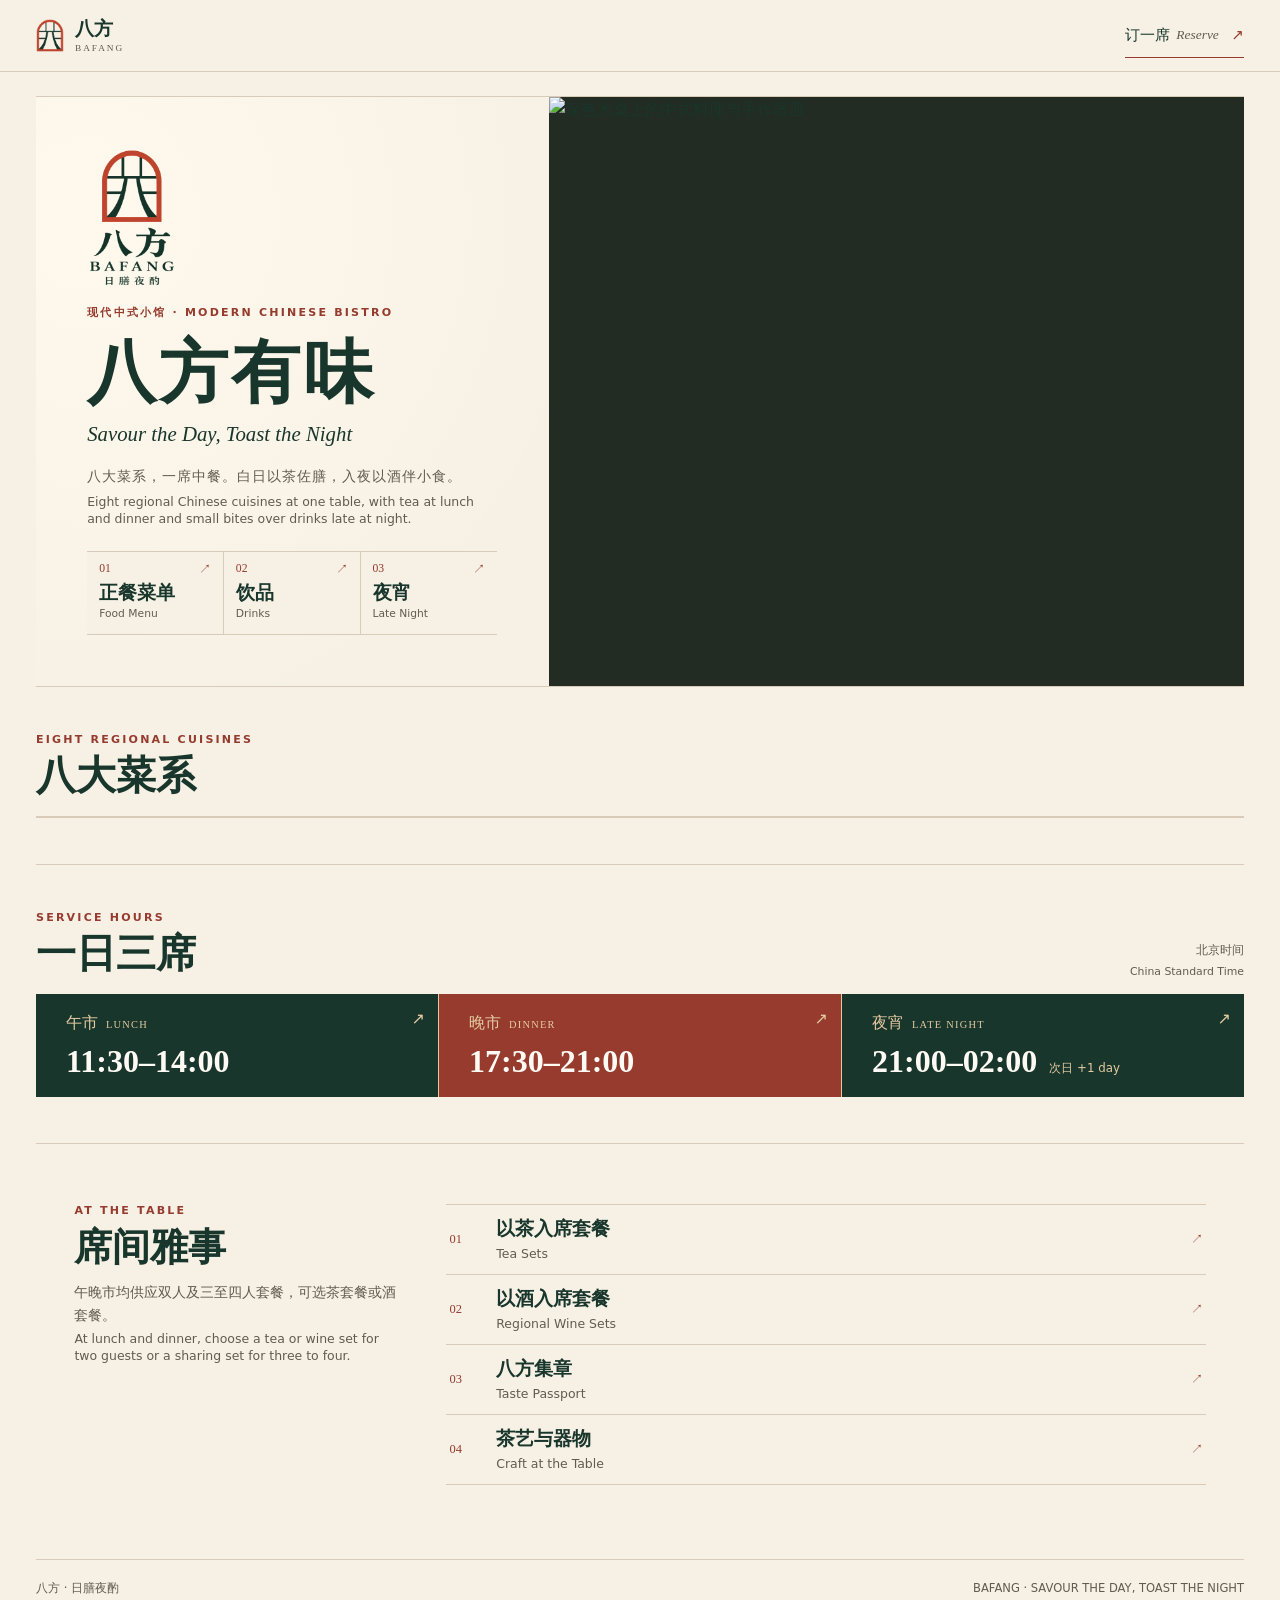
==== web/index.html @ 9e1cf262 "Link food and drink menus at the bottom of each service page" ====
<!doctype html>
<html lang="zh-CN">
<head>
<meta charset="utf-8">
<meta name="viewport" content="width=device-width, initial-scale=1">
<meta name="theme-color" content="#f7f2e8">
<meta name="description" content="日膳夜酌 · 八方有味。八大菜系、正餐与夜小食、茶酒套餐及三段营业时间。">
<title>日膳夜酌 · 八方有味 | Bafang</title>
<link rel="icon" href="bafang-mark.png" type="image/png">
<link rel="stylesheet" href="bafang.css?v=10">
<script src="menu-data.js?v=5" defer></script>
<script src="bafang.js?v=12" defer></script>
</head>
<body>
<a class="skip" href="#main">跳到正文 <span lang="en">Skip to content</span></a>
<header class="site-header">
  <div class="wrap header">
    <a href="./" class="brand" aria-label="八方首页 / Bafang Home">
      <img src="bafang-mark.png" alt="" width="28" height="33">
      <span>八方 <small lang="en">BAFANG</small></span>
    </a>
    <a class="reserve-link" href="#reserve">订一席 <span lang="en">Reserve</span><span aria-hidden="true">↗</span></a>
  </div>
</header>
<main id="main" class="wrap" tabindex="-1">
  <section id="home">
    <div class="hero">
      <div class="hero-copy">
        <img class="hero-logo" src="bafang-logo.png" alt="八方 BAFANG · 日膳夜酌" width="110" height="170">
        <p class="eyebrow">现代中式小馆 <span lang="en">· MODERN CHINESE BISTRO</span></p>
        <h1>八方有味</h1>
        <p class="hero-tagline" lang="en">Savour the Day, Toast the Night</p>
        <p class="hero-description">八大菜系，一席中餐。白日以茶佐膳，入夜以酒伴小食。<small lang="en">Eight regional Chinese cuisines at one table, with tea at lunch and dinner and small bites over drinks late at night.</small></p>
        <nav class="hero-menus" aria-label="浏览菜单 / Explore the menus">
          <a href="#menu">
            <span class="menu-index" aria-hidden="true">01</span>
            <span class="menu-label">正餐菜单<small lang="en">Food Menu</small></span>
            <span class="menu-arrow" aria-hidden="true">↗</span>
          </a>
          <a href="#drinks">
            <span class="menu-index" aria-hidden="true">02</span>
            <span class="menu-label">饮品<small lang="en">Drinks</small></span>
            <span class="menu-arrow" aria-hidden="true">↗</span>
          </a>
          <a href="#night">
            <span class="menu-index" aria-hidden="true">03</span>
            <span class="menu-label">夜宵<small lang="en">Late Night</small></span>
            <span class="menu-arrow" aria-hidden="true">↗</span>
          </a>
        </nav>
      </div>
      <figure class="hero-image">
        <img src="images/table.webp" alt="深色木桌上的中式料理与手作器皿" fetchpriority="high">
      </figure>
    </div>
    <section id="cuisines" class="cuisine-section" aria-labelledby="cuisine-title">
      <div class="section-label">
        <div><p class="eyebrow" lang="en">EIGHT REGIONAL CUISINES</p><h2 id="cuisine-title" tabindex="-1">八大菜系</h2></div>
      </div>
      <ul id="cuisine-list" class="cuisine-list" role="list"></ul>
    </section>
    <section class="service-section" aria-labelledby="hours-title">
      <div class="section-label">
        <div><p class="eyebrow" lang="en">SERVICE HOURS</p><h2 id="hours-title">一日三席</h2></div>
        <p>北京时间 <small lang="en">China Standard Time</small></p>
      </div>
      <div class="service-hours">
        <a href="#menu"><span class="service-name">午市 <small lang="en">LUNCH</small></span><strong>11:30–14:00</strong><span class="service-arrow" aria-hidden="true">↗</span></a>
        <a href="#menu"><span class="service-name">晚市 <small lang="en">DINNER</small></span><strong>17:30–21:00</strong><span class="service-arrow" aria-hidden="true">↗</span></a>
        <a href="#night"><span class="service-name">夜宵 <small lang="en">LATE NIGHT</small></span><strong>21:00–02:00 <small class="next-day">次日 <span lang="en">+1 day</span></small></strong><span class="service-arrow" aria-hidden="true">↗</span></a>
      </div>
    </section>
    <section class="experiences" aria-labelledby="experience-title">
      <div>
        <p class="eyebrow" lang="en">AT THE TABLE</p>
        <h2 id="experience-title">席间雅事</h2>
        <p class="experience-intro">午晚市均供应双人及三至四人套餐，可选茶套餐或酒套餐。<small lang="en">At lunch and dinner, choose a tea or wine set for two guests or a sharing set for three to four.</small></p>
      </div>
      <nav class="experience-list" aria-label="席间体验 / At the table">
        <a href="#tea"><span class="experience-no">01</span><span>以茶入席套餐<small lang="en">Tea Sets</small></span><span aria-hidden="true">↗</span></a>
        <a href="#wine"><span class="experience-no">02</span><span>以酒入席套餐<small lang="en">Regional Wine Sets</small></span><span aria-hidden="true">↗</span></a>
        <a href="#passport"><span class="experience-no">03</span><span>八方集章<small lang="en">Taste Passport</small></span><span aria-hidden="true">↗</span></a>
        <a href="#heritage"><span class="experience-no">04</span><span>茶艺与器物<small lang="en">Craft at the Table</small></span><span aria-hidden="true">↗</span></a>
      </nav>
    </section>
    <noscript><p>请启用 JavaScript 以使用菜单和预订功能。 <span lang="en">Enable JavaScript to use the menu and reservation features.</span></p></noscript>
  </section>
  <section id="feature" hidden aria-labelledby="title">
    <div class="feature-head">
      <a class="back" href="#">← 首页 <span lang="en">Home</span></a>
      <p id="feature-kicker" class="eyebrow"></p>
      <h1 id="title" tabindex="-1"></h1>
    </div>
    <div id="content"></div>
  </section>
</main>
<footer class="wrap footer"><span>八方 · 日膳夜酌</span><span lang="en">BAFANG · SAVOUR THE DAY, TOAST THE NIGHT</span></footer>
<div id="order-dock" hidden>
  <p id="order-feedback" aria-hidden="true"></p>
  <button id="order-button" type="button">
    <span class="order-name">本桌清单 <small lang="en">Table Selection</small></span>
    <span id="order-count" class="order-count">0</span>
    <strong id="order-total">¥0</strong>
    <span aria-hidden="true">↗</span>
  </button>
</div>
<p id="status" class="sr-only" role="status"></p>
<dialog id="dialog" aria-labelledby="dialog-title">
  <div class="dialog-head"><h2 id="dialog-title"></h2><button id="close" type="button" aria-label="关闭 / Close" autofocus>×</button></div>
  <div id="dialog-content"></div>
</dialog>
</body>
</html>
---- web/bafang.css ----
:root {
  color-scheme: light;
  --paper: #f7f2e8;
  --white: #fffbf4;
  --ink: #17362e;
  --muted: #625b4f;
  --red: #a83f2a;
  --line: #d8cbb7;
  --gold: #e4cba0;
  --serif: "Songti SC", "Noto Serif CJK SC", "Noto Serif SC", SimSun, Georgia, serif;
  --sans: system-ui, -apple-system, "PingFang SC", sans-serif;
}
* { box-sizing: border-box; }
[hidden] { display: none !important; }
body { margin: 0; background: var(--paper); color: var(--ink); font: 1rem/1.65 var(--sans); }
body:has(dialog[open]) { overflow: hidden; }
a { color: inherit; text-decoration: none; }
button, input, select { color: inherit; font: inherit; }
button { cursor: pointer; }
button:disabled { cursor: default; opacity: .5; }
a, button { -webkit-tap-highlight-color: transparent; }
:focus-visible { outline: 2px solid var(--red); outline-offset: 3px; }
h1, h2, h3, p, figure { margin: 0; }
h1, h2, h3 { font-family: var(--serif); font-weight: 600; line-height: 1.22; }
small[lang="en"] { display: block; margin-top: 4px; color: var(--muted); font: .78rem/1.38 var(--sans); }
.wrap { width: min(calc(100% - 72px), 1240px); margin-inline: auto; }
.sr-only, .skip:not(:focus) { position: absolute; width: 1px; height: 1px; margin: -1px; overflow: hidden; clip-path: inset(50%); white-space: nowrap; }
.skip:focus { position: absolute; z-index: 20; padding: 12px; background: var(--white); }
.site-header { border-bottom: 1px solid var(--line); }
.header { display: flex; align-items: center; justify-content: space-between; gap: 20px; min-height: 71px; }
.brand { display: inline-flex; align-items: center; gap: 11px; min-height: 44px; font: 600 1.2rem/1.12 var(--serif); }
.brand small { font: .58rem/1.1 Georgia, serif; letter-spacing: .21em; }
.reserve-link { display: flex; min-height: 44px; align-items: center; gap: .45em; font-size: .93rem; }
.reserve-link span[lang] { color: var(--muted); font: italic .84rem Georgia, serif; }
.reserve-link[aria-current], .reserve-link:hover { color: var(--red); }
.reserve-link { border-bottom: 1px solid var(--red); }
.reserve-link span:last-child { margin-left: 6px; color: var(--red); }
.hero { display: grid; grid-template-columns: minmax(330px, .85fr) minmax(0, 1.15fr); margin-top: clamp(20px, 4vw, 54px); border-block: 1px solid var(--line); }
.hero-copy { display: grid; justify-items: start; align-content: center; padding: clamp(30px, 5vw, 72px) clamp(22px, 5vw, 74px); background: radial-gradient(ellipse at 10% 20%, #fff9ed 5%, transparent 80%); }
.hero-logo { display: block; width: clamp(72px, 9vw, 104px); height: auto; margin-bottom: clamp(18px, 3vw, 32px); }
.eyebrow { color: var(--red); font: 600 .69rem/1.35 var(--sans); letter-spacing: .2em; }
.hero h1 { margin: 10px 0 4px; font-size: clamp(2.85rem, 5.4vw, 5.1rem); letter-spacing: .045em; }
.hero-tagline { font: italic clamp(1.03rem, 2vw, 1.3rem)/1.4 Georgia, serif; }
.hero-description { margin-top: 17px; color: var(--muted); font-size: .9rem; letter-spacing: .07em; }
.primary { display: inline-grid; grid-template-columns: auto auto; align-content: center; gap: 2px 12px; min-height: 54px; text-align: left; font-size: .9rem; line-height: 1.2; }
.primary { padding: 9px 15px; background: var(--ink); border: 1px solid var(--ink); color: var(--white); }
.primary:hover { background: #254a3e; }
.primary small, #order-button small { color: #e9dbc1; }
.primary small { margin: 0; grid-column: 1; font-size: .67rem; }
.hero-image { position: relative; min-width: 0; min-height: 100%; overflow: hidden; background: #222c23; }
.hero-image > img { position: absolute; inset: 0; width: 100%; height: 100%; object-fit: cover; object-position: 56% center; }
.experiences { display: grid; grid-template-columns: 1fr 2.3fr; gap: 24px 42px; padding: clamp(26px, 5vw, 60px) clamp(0px, 3vw, 40px); }
.experiences h2 { margin-top: 6px; font-size: clamp(1.75rem, 3vw, 2.5rem); }
.experience-list { border-top: 1px solid var(--line); }
.experience-list a { display: grid; align-items: center; grid-template-columns: 2.3rem 1fr auto; gap: 10px; padding: 12px 3px; min-height: 63px; border-bottom: 1px solid var(--line); font: 600 1.2rem/1.25 var(--serif); }
.experience-list a:hover { background: #eae2d366; }
.experience-no, .experience-list a > span:last-child { color: var(--red); font: .78rem Georgia, serif; }
.footer { display: flex; flex-wrap: wrap; justify-content: space-between; gap: 5px 15px; border-top: 1px solid var(--line); margin-top: 14px; padding-block: 19px; color: var(--muted); font-size: .72rem; }
body:has(#order-dock:not([hidden])) .footer { padding-bottom: 110px; }

#feature { max-width: 1050px; margin-inline: auto; }
.feature-head { margin-bottom: 18px; padding: 14px 0 25px; border-bottom: 1px solid var(--line); }
.back { display: inline-flex; align-items: center; gap: 5px; min-height: 44px; margin-bottom: 11px; color: var(--muted); font-size: .84rem; }
.back:hover { color: var(--red); }
.back span { font: italic .84rem Georgia, serif; }
#title { margin-top: 7px; font-size: clamp(2.6rem, 7vw, 4.7rem); letter-spacing: .04em; }
#title:focus { outline: none; }
#title small { margin-top: 5px; font: italic 1.22rem/1.4 Georgia, serif; letter-spacing: 0; }
.copy { margin-bottom: 20px; color: var(--muted); }
.filters { position: sticky; z-index: 2; top: 0; display: flex; align-items: stretch; gap: clamp(8px, 2.2vw, 30px); overflow-x: auto; scrollbar-width: thin; background: var(--paper); border-bottom: 1px solid var(--line); }
.filters button { flex: 0 0 auto; min-height: 52px; padding: 6px 7px; border: 0; border-bottom: 2px solid transparent; background: transparent; color: var(--muted); text-align: left; line-height: 1.15; }
.filters button[aria-pressed="true"] { border-color: var(--red); color: var(--red); }
.filters button:focus-visible { outline-offset: -3px; }
.filters small { font-size: .64rem; }
.menu-chapter { margin-top: clamp(21px, 4vw, 42px); }
.chapter-heading { display: flex; align-items: center; gap: 13px; margin-bottom: 11px; }
.chapter-heading > span { color: var(--red); font: italic 1rem Georgia, serif; }
.chapter-heading h2 { font-size: clamp(1.55rem, 3vw, 2.2rem); }
.menu-list { margin: 0; padding: 0; border-top: 1px solid var(--line); list-style: none; }
.menu-entry { display: grid; grid-template-columns: minmax(0, 1fr) auto 44px; align-items: center; gap: clamp(8px, 2vw, 27px); padding: 10px 0; border-bottom: 1px solid var(--line); }
.dish-open { display: flex; align-items: center; gap: clamp(9px, 2vw, 23px); min-width: 0; min-height: 64px; padding: 0; background: none; border: 0; text-align: left; }
.dish-open:hover .dish-title { color: var(--red); }
.dish-open .photo { flex: 0 0 auto; width: clamp(61px, 10vw, 108px); aspect-ratio: 1.28; }
.photo { display: block; width: 100%; object-fit: cover; background: #ded0bb; }
.dish-title { display: block; font: 600 clamp(1rem, 2.25vw, 1.37rem)/1.22 var(--serif); overflow-wrap: anywhere; }
.dish-title small { font-size: clamp(.65rem, 1.2vw, .79rem); }
.seal { display: inline-grid; place-items: center; margin-right: 5px; padding: 1px 3px; border: 1px solid var(--red); color: var(--red); font: .67em/1.2 var(--serif); vertical-align: .12em; }
.price { color: var(--ink); font: 600 1.12rem/1 Georgia, serif; white-space: nowrap; font-variant-numeric: lining-nums tabular-nums; }
.item-price { display: block; text-align: right; line-height: 1.18; }
.item-price small { margin-top: 2px; font-size: .66rem; white-space: nowrap; }
.quick-add, .stepper button, #close { display: inline-grid; place-items: center; width: 44px; height: 44px; padding: 0; border: 1px solid var(--line); border-radius: 50%; background: transparent; font: 1.28rem/1 Georgia, serif; }
.quick-add:hover, .stepper button:hover, #close:hover { border-color: var(--red); color: var(--red); }
.quick-add.is-added { background: var(--ink); color: var(--white); }
.menu-next, .pair-switch { display: flex; flex-wrap: wrap; gap: 9px 20px; margin-top: 22px; color: var(--red); }
.menu-next a, .pair-switch a { display: inline-flex; align-items: center; gap: 5px; min-height: 44px; border-bottom: 1px solid var(--line); }
.menu-next span, .pair-switch span { color: var(--muted); font: italic .83rem Georgia, serif; }
form { display: grid; gap: 13px; max-width: 620px; margin-top: 15px; padding: 17px 0; border-block: 1px solid var(--line); }
form label { display: grid; grid-template-columns: 1fr minmax(125px, 1fr); align-items: center; gap: 10px; }
input, select { width: 100%; min-width: 0; min-height: 46px; border: 1px solid var(--line); background: var(--white); padding: 6px 9px; }
form .primary { justify-self: start; }
#reserve-error { color: var(--red); }
#reserve-error:empty { display: none; }

#order-dock { position: fixed; z-index: 3; right: max(22px, calc((100vw - 1240px) / 2)); bottom: max(17px, env(safe-area-inset-bottom)); width: min(330px, calc(100% - 44px)); }
#order-button { display: grid; grid-template-columns: 1fr auto auto auto; align-items: center; gap: 11px; width: 100%; min-height: 57px; padding: 8px 14px; border: 1px solid #b19872; background: var(--ink); color: var(--white); box-shadow: 0 4px 22px #14291f33; text-align: left; line-height: 1.16; }
#order-button small { margin-top: 2px; font-size: .68rem; }
#order-button strong { color: var(--gold); font: 1.15rem Georgia, serif; }
.order-count { min-width: 26px; padding: 3px 4px; border: 1px solid #b19872; border-radius: 50%; text-align: center; font-size: .74rem; }
#order-feedback { margin-bottom: 5px; padding: 6px 10px; border: 1px solid var(--line); background: var(--white); color: var(--ink); font-size: .79rem; }
#order-feedback:empty { display: none; }
dialog { width: min(560px, calc(100% - 32px)); max-height: 88vh; max-height: 88dvh; padding: 0; border: 1px solid var(--line); background: var(--white); color: var(--ink); box-shadow: 0 18px 65px #12261d55; overscroll-behavior: contain; }
dialog::backdrop { background: #12261dc0; }
.dialog-head { display: flex; align-items: start; justify-content: space-between; gap: 12px; padding: 14px 19px; position: sticky; z-index: 1; top: 0; background: var(--white); border-bottom: 1px solid var(--line); }
.dialog-head h2 { align-self: center; font-size: clamp(1.26rem, 4vw, 1.75rem); }
#close { flex: 0 0 auto; }
#dialog-content { padding: 16px 19px; }
#dialog-content .photo { aspect-ratio: 16 / 9; max-height: 33vh; }
.detail-copy { margin: 15px 0 22px; }
.detail-actions { display: flex; align-items: center; justify-content: space-between; gap: 12px; margin: 0 -19px -16px; padding: 10px 19px max(10px, env(safe-area-inset-bottom)); position: sticky; bottom: 0; background: var(--white); border-top: 1px solid var(--line); }
.detail-actions .item-price { text-align: left; }
.order-line { display: grid; grid-template-columns: minmax(0, 1fr) auto auto; align-items: center; gap: 7px 14px; padding: 12px 0; border-top: 1px solid var(--line); }
.stepper { display: flex; align-items: center; gap: 4px; }
.stepper span { min-width: 1.5ch; text-align: center; font-variant-numeric: tabular-nums; }
.order-summary { display: flex; justify-content: space-between; align-items: center; margin-top: 13px; border-top: 1px solid var(--line); padding-top: 13px; }

@media (max-width: 720px) {
  .wrap { width: calc(100% - 32px); }
  .header { min-height: 58px; gap: 11px; }
  .reserve-link span[lang] { display: none; }
  .hero { grid-template-columns: 1fr; margin-top: 16px; }
  .hero-copy { justify-items: center; padding: 20px 10px 25px; text-align: center; }
  .hero-logo { width: 62px; margin-bottom: 13px; }
  .hero h1 { margin-top: 5px; font-size: clamp(2.45rem, 9vw, 3.4rem); }
  .hero-description { margin-top: 9px; }
  .hero-image { min-height: clamp(150px, 41vw, 280px); }
  .experiences { grid-template-columns: 1fr; }
  .feature-head { margin-bottom: 10px; padding-bottom: 16px; }
  #order-dock { right: 16px; width: calc(100% - 32px); }
  dialog { width: 100%; max-width: 100%; max-height: 88vh; max-height: 88dvh; margin: auto 0 0; border-radius: 18px 18px 0 0; }
  .order-line { grid-template-columns: minmax(0, 1fr) auto; }
  .order-line .stepper { grid-column: 2; grid-row: 1 / 3; }
}

/* Opening hours and regional seals echo the two printed menus. */
:root { --paper: #f6f0e5; --red: #963b2e; --ink: #19362c; }
.hero { margin-top: 24px; }
.hero-copy { padding-block: clamp(23px, 4vw, 52px); padding-inline: clamp(20px, 4vw, 54px); }
.hero-logo { width: clamp(62px, 7vw, 96px); margin-bottom: 19px; }
.hero-description { max-width: 28em; line-height: 1.65; }
.service-section, .cuisine-section { padding-block: clamp(24px, 4vw, 46px); border-bottom: 1px solid var(--line); }
.section-label { display: flex; justify-content: space-between; align-items: end; gap: 12px; margin-bottom: 15px; }
.section-label h2 { margin-top: 4px; font-size: clamp(1.64rem, 3.3vw, 2.5rem); }
.section-label > p { color: var(--muted); font-size: .76rem; text-align: right; }
.section-label small { font-size: .68rem; }
.service-hours { display: grid; grid-template-columns: repeat(3, minmax(0, 1fr)); gap: 1px; background: var(--gold); }
.service-hours a { position: relative; display: grid; gap: 6px; padding: 16px clamp(12px, 3vw, 30px); color: var(--white); background: var(--ink); }
.service-hours a:nth-child(2) { background: var(--red); }
.service-hours a:hover .service-arrow { transform: translate(2px,-2px); }
.service-hours small { display: inline; margin-left: 4px; color: var(--gold); font-size: .74rem; }
.service-hours a > strong { font: 600 clamp(1.05rem, 2.65vw, 2rem)/1.2 Georgia, serif; white-space: nowrap; }
.service-hours .next-day { font-family: var(--sans); font-weight: 400; }
.service-name { color: var(--gold); font-family: var(--serif); }
.service-name small { font: .65rem Georgia, serif; letter-spacing: .12em; }
.service-arrow { position: absolute; top: 12px; right: 13px; color: var(--gold); }
.cuisine-list { display: grid; grid-template-columns: repeat(8, minmax(0, 1fr)); align-items: stretch; margin: 0; padding: 0; list-style: none; border-block: 1px solid var(--line); }
.cuisine-list li { display: block; padding: 11px 3px; text-align: center; border-inline-end: 1px solid var(--line); font: 600 1rem var(--serif); }
.cuisine-list li:last-child { border-inline-end: 0; }
.cuisine-icon { display: block; width: clamp(43px, 7vw, 59px); height: auto; margin: 0 auto 5px; }
.cuisine-frame { fill: #efe5d4; stroke: #ae875b; stroke-width: 1.05; }
.cuisine-motif { fill: none; stroke: var(--red); stroke-width: 1.55; stroke-linecap: round; stroke-linejoin: round; }
.cuisine-list small { margin-top: 1px; font-size: .61rem; }
.experience-intro { margin-top: 10px; font-size: .85rem; color: var(--muted); }
.menu-entry .photo { border-radius: 2px; }
@media (min-width: 820px) {
  .menu-list { display: grid; grid-template-columns: repeat(2,minmax(0, 1fr)); gap: 0 28px; }
  .menu-entry { gap: 12px; }
}
.set-grid, .heritage-grid { display: grid; grid-template-columns: repeat(2, minmax(0, 1fr)); gap: clamp(14px, 3vw, 30px); margin-top: 19px; align-items: start; }
.set-card { background: var(--white); border: 1px solid var(--line); padding: clamp(13px, 2.4vw, 24px); }
.set-head { display: flex; justify-content: space-between; align-items: end; gap: 10px; margin-bottom: 13px; }
.set-head h2 { margin-top: 4px; }
.set-price { text-align: right; }
.set-price .price { font-size: clamp(1.3rem, 4vw, 1.95rem); color: var(--red); }
.set-dishes, .set-drinks ul { list-style: none; padding: 0; margin: 0 0 13px; }
.set-dishes li { border-top: 1px solid var(--line); }
.set-dish { display: flex; align-items: center; text-align: left; gap: 8px; min-height: 46px; width: 100%; padding: 4px 0; background: transparent; border: 0; }
.set-dish:hover { color: var(--red); }
.set-dish .seal { flex: 0 0 auto; }
.set-dish small { margin: 1px 0 0; }
.set-card .copy { font-size: .82rem; }
.set-drinks { border-top: 1px solid var(--line); padding-top: 14px; }
.set-drinks h3 { margin-bottom: 7px; }
.set-drinks li { display: flex; align-items: center; gap: 10px; padding: 5px 0; font-size: .84rem; }
.set-drinks .photo { width: 68px; height: 46px; flex: 0 0 auto; }
.set-drinks .copy { margin-bottom: 0; }
@media (max-width: 720px) {
  .header { gap: 8px; }
  .hero { margin-top: 12px; }
  .hero-logo { width: 56px; margin-bottom: 10px; }
  .hero-copy { padding: 15px 7px 17px; }
  .hero-image { min-height: clamp(138px, 36vw, 220px); }
  .service-hours { gap: 1px; }
  .service-hours a { padding: 13px 5px 14px; text-align: center; gap: 4px; }
  .service-hours a > strong { font-size: clamp(.82rem, 3.7vw, 1.28rem); }
  .service-hours small { display: block; margin: 0; font-size: .62rem; }
  .service-hours .next-day { display: inline; font-size: .55rem; }
  .service-arrow { display: none; }
  .cuisine-list { grid-template-columns: repeat(4, minmax(0, 1fr)); }
  .cuisine-list li:nth-child(4n) { border-inline-end: 0; }
  .cuisine-list li:nth-child(n+5) { border-top: 1px solid var(--line); }
  .set-grid, .heritage-grid { grid-template-columns: 1fr; }
}

.hero-description small { letter-spacing: 0; }
@media (max-width: 410px) {
  .service-hours .next-day { position: absolute; right: 2px; top: 3px; }
}

.menu-top { margin: 0 0 11px; }
.drink-switch { display: flex; flex-wrap: wrap; gap: 8px; margin-bottom: 14px; }
.drink-switch a { padding: 7px 12px; min-height: 44px; border: 1px solid var(--line); font-size: .9rem; }
.drink-switch a[aria-current="page"] { border-color: var(--ink); background: var(--ink); color: var(--white); }
.drink-switch a[aria-current="page"] small { color: var(--gold); }

/* The three menu links read as a single index at the foot of the cover. */
.hero-menus { display: grid; grid-template-columns: repeat(3, minmax(0, 1fr)); align-self: start; width: 100%; max-width: 410px; margin-top: 23px; border-block: 1px solid var(--line); }
.hero-menus a { display: grid; grid-template-columns: 1fr auto; gap: 5px 4px; align-items: start; padding: 10px clamp(6px, 1vw, 12px) 12px; border-inline-end: 1px solid var(--line); text-align: left; background: var(--paper); }
.hero-menus a:last-child { border-inline-end: 0; }
.hero-menus a:hover { background: var(--ink); color: var(--white); }
.hero-menus a:hover small, .hero-menus a:hover .menu-index, .hero-menus a:hover .menu-arrow { color: var(--gold); }
.menu-index, .menu-arrow { color: var(--red); font: .73rem Georgia, serif; }
.menu-arrow { grid-area: 1 / 2; }
.menu-label { grid-column: 1 / -1; font: 600 clamp(.97rem, 1.5vw, 1.16rem)/1.23 var(--serif); }
.menu-label small { margin-top: 3px; font-size: .67rem; }

/* The passport reuses the homepage's arched cuisine illustrations. */
.passport-meter { display: grid; grid-template-columns: 1fr auto; align-items: end; gap: 10px 20px; margin-bottom: 16px; padding: clamp(12px, 3vw, 24px); border: 1px solid #a38762; background: var(--ink); color: var(--white); }
.passport-meter .eyebrow, .passport-meter small, .stamp-counter span + span { color: var(--gold); }
.passport-meter h2 { margin: 6px 0 9px; font-size: clamp(1.35rem, 4vw, 2.1rem); }
.passport-meter progress { display: block; width: min(100%, 360px); height: 9px; accent-color: var(--gold); }
.stamp-counter { text-align: right; white-space: nowrap; font: clamp(1.6rem, 5vw, 2.55rem)/1 Georgia, serif; }
.stamp-counter span + span { font-size: .58em; }
.stamp-counter small { margin-top: 7px; font-size: .65rem; }
.stamps { display: grid; grid-template-columns: repeat(4, minmax(0, 1fr)); gap: clamp(5px, 1.5vw, 12px); }
.stamps button { position: relative; min-width: 0; min-height: 132px; padding: 18px 2px 9px; border: 1px solid var(--line); background: var(--white); text-align: center; }
.stamps button:hover { border-color: var(--red); }
.stamps button[aria-pressed="true"] { background: #f0e1d3; border-color: #ac705d; }
.stamps button[aria-pressed="true"] .cuisine-frame { fill: var(--red); stroke: var(--red); }
.stamps button[aria-pressed="true"] .cuisine-motif { stroke: var(--white); }
.stamp-index, .stamp-check { position: absolute; top: 5px; line-height: 1; }
.stamp-index { left: 6px; color: var(--muted); font: .62rem Georgia, serif; }
.stamp-check { right: 5px; display: none; place-items: center; width: 17px; height: 17px; border-radius: 50%; background: var(--red); color: var(--white); font-size: .67rem; }
.stamps button[aria-pressed="true"] .stamp-check { display: grid; }
.stamp-label, .stamp-state { display: block; }
.stamp-label { font: 600 clamp(.92rem, 2.3vw, 1.16rem)/1.2 var(--serif); }
.stamp-label small { margin-top: 3px; font-size: clamp(.55rem, 1.6vw, .72rem); }
.stamp-state { margin-top: 7px; color: var(--muted); font-size: .67rem; }
.stamp-state small { margin: 0; font-size: .55rem; }
.stamps button[aria-pressed="true"] .stamp-state { color: var(--red); }

/* Each story pairs the craft with its expression on the table. */
.craft-story { background: var(--white); border: 1px solid var(--line); }
.craft-story .photo { aspect-ratio: 2; }
.craft-body { padding: clamp(13px, 2.5vw, 23px); }
.craft-index { margin-bottom: 6px; }
.craft-element { margin-block: 11px; font-size: .88rem; font-weight: 600; }
.craft-body .copy { margin: 0; font-size: .87rem; }
.craft-steps { display: grid; grid-template-columns: repeat(3, minmax(0, 1fr)); margin: 15px 0; padding: 0; list-style: none; border-block: 1px solid var(--line); }
.craft-steps li { padding: 6px 2px; text-align: center; font-size: .8rem; }
.craft-steps li + li { border-inline-start: 1px solid var(--line); }
.craft-steps small { margin: 0; font-size: .63rem; }
.craft-table { padding: 10px 12px; background: #efe7d9; }
.craft-table h3 { margin-bottom: 6px; font-size: .97rem; }
.craft-table h3 small { font-size: .66rem; }
.craft-link { display: flex; align-items: center; gap: 6px; margin-top: 13px; min-height: 44px; padding: 7px 10px; border: 1px solid var(--line); color: var(--red); font-size: .84rem; }
.craft-link small { margin-left: auto; font-size: .63rem; }
.craft-link:hover { background: var(--paper); border-color: var(--red); }
@media (max-width: 720px) {
  .hero-menus { margin-top: 14px; }
  .stamps button { min-height: 121px; }
}
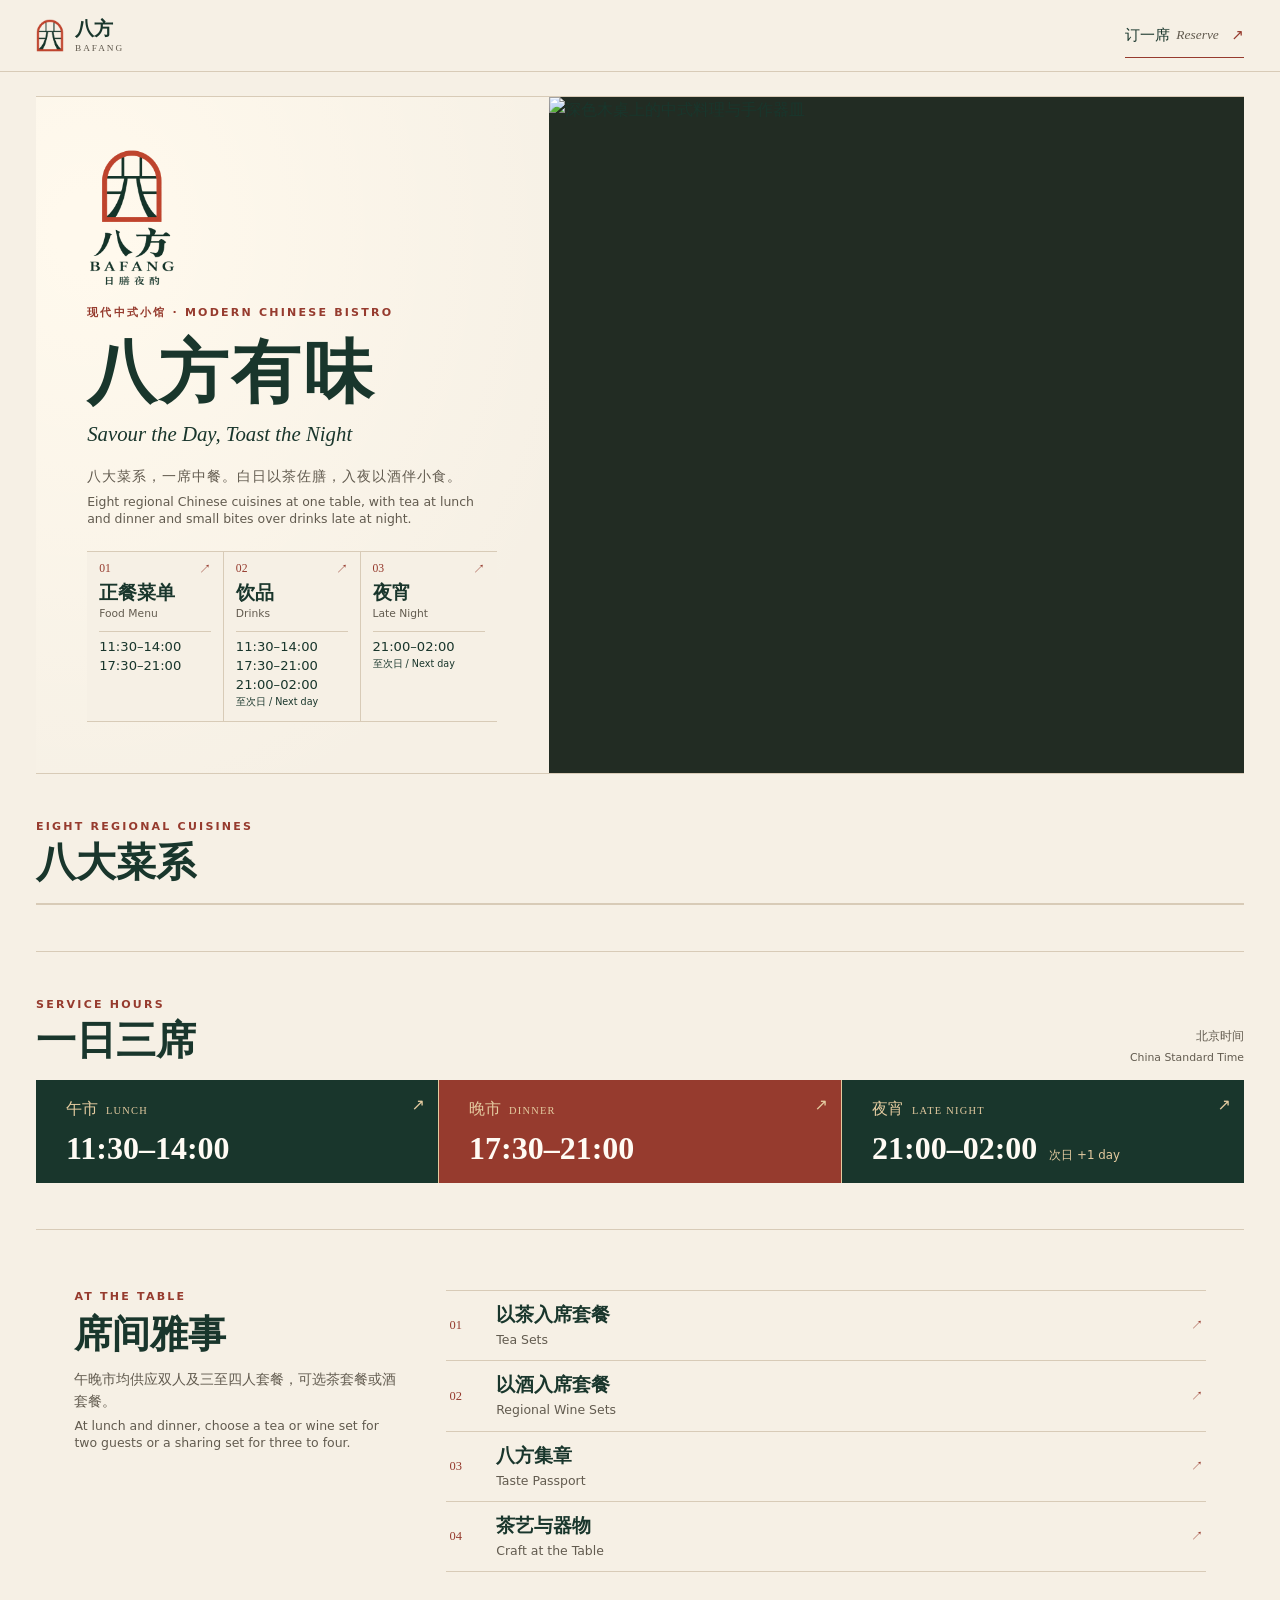
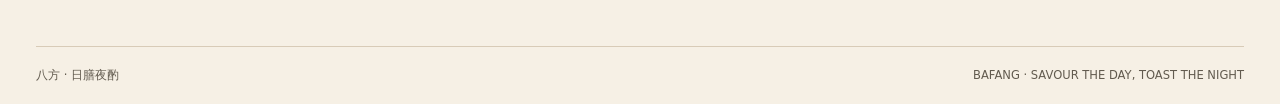
==== commit c7ad4ec8: "Display service hours under the three homepage menu links" ====
--- a/web/index.html
+++ b/web/index.html
@@ -7,9 +7,9 @@
 <meta name="description" content="日膳夜酌 · 八方有味。八大菜系、正餐与夜小食、茶酒套餐及三段营业时间。">
 <title>日膳夜酌 · 八方有味 | Bafang</title>
 <link rel="icon" href="bafang-mark.png" type="image/png">
-<link rel="stylesheet" href="bafang.css?v=10">
+<link rel="stylesheet" href="bafang.css?v=12">
 <script src="menu-data.js?v=5" defer></script>
-<script src="bafang.js?v=12" defer></script>
+<script src="bafang.js?v=13" defer></script>
 </head>
 <body>
 <a class="skip" href="#main">跳到正文 <span lang="en">Skip to content</span></a>
@@ -35,16 +35,19 @@
           <a href="#menu">
             <span class="menu-index" aria-hidden="true">01</span>
             <span class="menu-label">正餐菜单<small lang="en">Food Menu</small></span>
+            <span class="menu-hours"><span>11:30–14:00</span><span>17:30–21:00</span></span>
             <span class="menu-arrow" aria-hidden="true">↗</span>
           </a>
           <a href="#drinks">
             <span class="menu-index" aria-hidden="true">02</span>
             <span class="menu-label">饮品<small lang="en">Drinks</small></span>
+            <span class="menu-hours"><span>11:30–14:00</span><span>17:30–21:00</span><span>21:00–02:00</span><small>至次日 <span lang="en">/ Next day</span></small></span>
             <span class="menu-arrow" aria-hidden="true">↗</span>
           </a>
           <a href="#night">
             <span class="menu-index" aria-hidden="true">03</span>
             <span class="menu-label">夜宵<small lang="en">Late Night</small></span>
+            <span class="menu-hours"><span>21:00–02:00</span><small>至次日 <span lang="en">/ Next day</span></small></span>
             <span class="menu-arrow" aria-hidden="true">↗</span>
           </a>
         </nav>
--- a/web/bafang.css
+++ b/web/bafang.css
@@ -216,7 +216,16 @@
   .service-hours .next-day { position: absolute; right: 2px; top: 3px; }
 }
 
-.menu-top { margin: 0 0 11px; }
+/* A companion menu at the end of each food or drink list. */
+.menu-related { width: min(100%, 580px); margin: 26px 0 12px; }
+.menu-related a { display: grid; grid-template-columns: minmax(0, 1fr) auto; align-items: center; gap: 12px; padding: clamp(13px, 3vw, 19px); background: var(--ink); color: var(--white); border: 1px solid #a98b63; }
+.menu-related a:hover { background: #28463a; }
+.menu-related a:focus-visible { outline: 2px solid var(--red); outline-offset: 3px; }
+.related-label { display: grid; gap: 5px; }
+.related-kicker { color: var(--gold); font-size: .65rem; letter-spacing: .08em; }
+.related-title { font: 600 clamp(1.08rem, 3vw, 1.42rem)/1.25 var(--serif); }
+.related-title small { margin-top: 4px; color: var(--gold); }
+.related-arrow { display: grid; place-items: center; width: 38px; height: 43px; border: 1px solid var(--gold); border-radius: 19px 19px 2px 2px; color: var(--gold); font-size: 1.2rem; }
 .drink-switch { display: flex; flex-wrap: wrap; gap: 8px; margin-bottom: 14px; }
 .drink-switch a { padding: 7px 12px; min-height: 44px; border: 1px solid var(--line); font-size: .9rem; }
 .drink-switch a[aria-current="page"] { border-color: var(--ink); background: var(--ink); color: var(--white); }
@@ -224,7 +233,7 @@
 
 /* The three menu links read as a single index at the foot of the cover. */
 .hero-menus { display: grid; grid-template-columns: repeat(3, minmax(0, 1fr)); align-self: start; width: 100%; max-width: 410px; margin-top: 23px; border-block: 1px solid var(--line); }
-.hero-menus a { display: grid; grid-template-columns: 1fr auto; gap: 5px 4px; align-items: start; padding: 10px clamp(6px, 1vw, 12px) 12px; border-inline-end: 1px solid var(--line); text-align: left; background: var(--paper); }
+.hero-menus a { display: grid; grid-template-columns: 1fr auto; gap: 5px 4px; align-items: start; align-content: start; padding: 10px clamp(6px, 1vw, 12px) 12px; border-inline-end: 1px solid var(--line); text-align: left; background: var(--paper); }
 .hero-menus a:last-child { border-inline-end: 0; }
 .hero-menus a:hover { background: var(--ink); color: var(--white); }
 .hero-menus a:hover small, .hero-menus a:hover .menu-index, .hero-menus a:hover .menu-arrow { color: var(--gold); }
@@ -232,6 +241,10 @@
 .menu-arrow { grid-area: 1 / 2; }
 .menu-label { grid-column: 1 / -1; font: 600 clamp(.97rem, 1.5vw, 1.16rem)/1.23 var(--serif); }
 .menu-label small { margin-top: 3px; font-size: .67rem; }
+.menu-hours { display: grid; grid-column: 1 / -1; gap: 2px; margin-top: 4px; padding-top: 6px; border-top: 1px solid var(--line); color: var(--ink); font-size: clamp(.7rem, 1.45vw, .82rem); line-height: 1.3; font-variant-numeric: tabular-nums; white-space: nowrap; }
+.menu-hours small { margin-top: 1px; font-size: .6rem; }
+.hero-menus a:hover .menu-hours { border-color: #e4cba077; color: var(--white); }
+
 
 /* The passport reuses the homepage's arched cuisine illustrations. */
 .passport-meter { display: grid; grid-template-columns: 1fr auto; align-items: end; gap: 10px 20px; margin-bottom: 16px; padding: clamp(12px, 3vw, 24px); border: 1px solid #a38762; background: var(--ink); color: var(--white); }
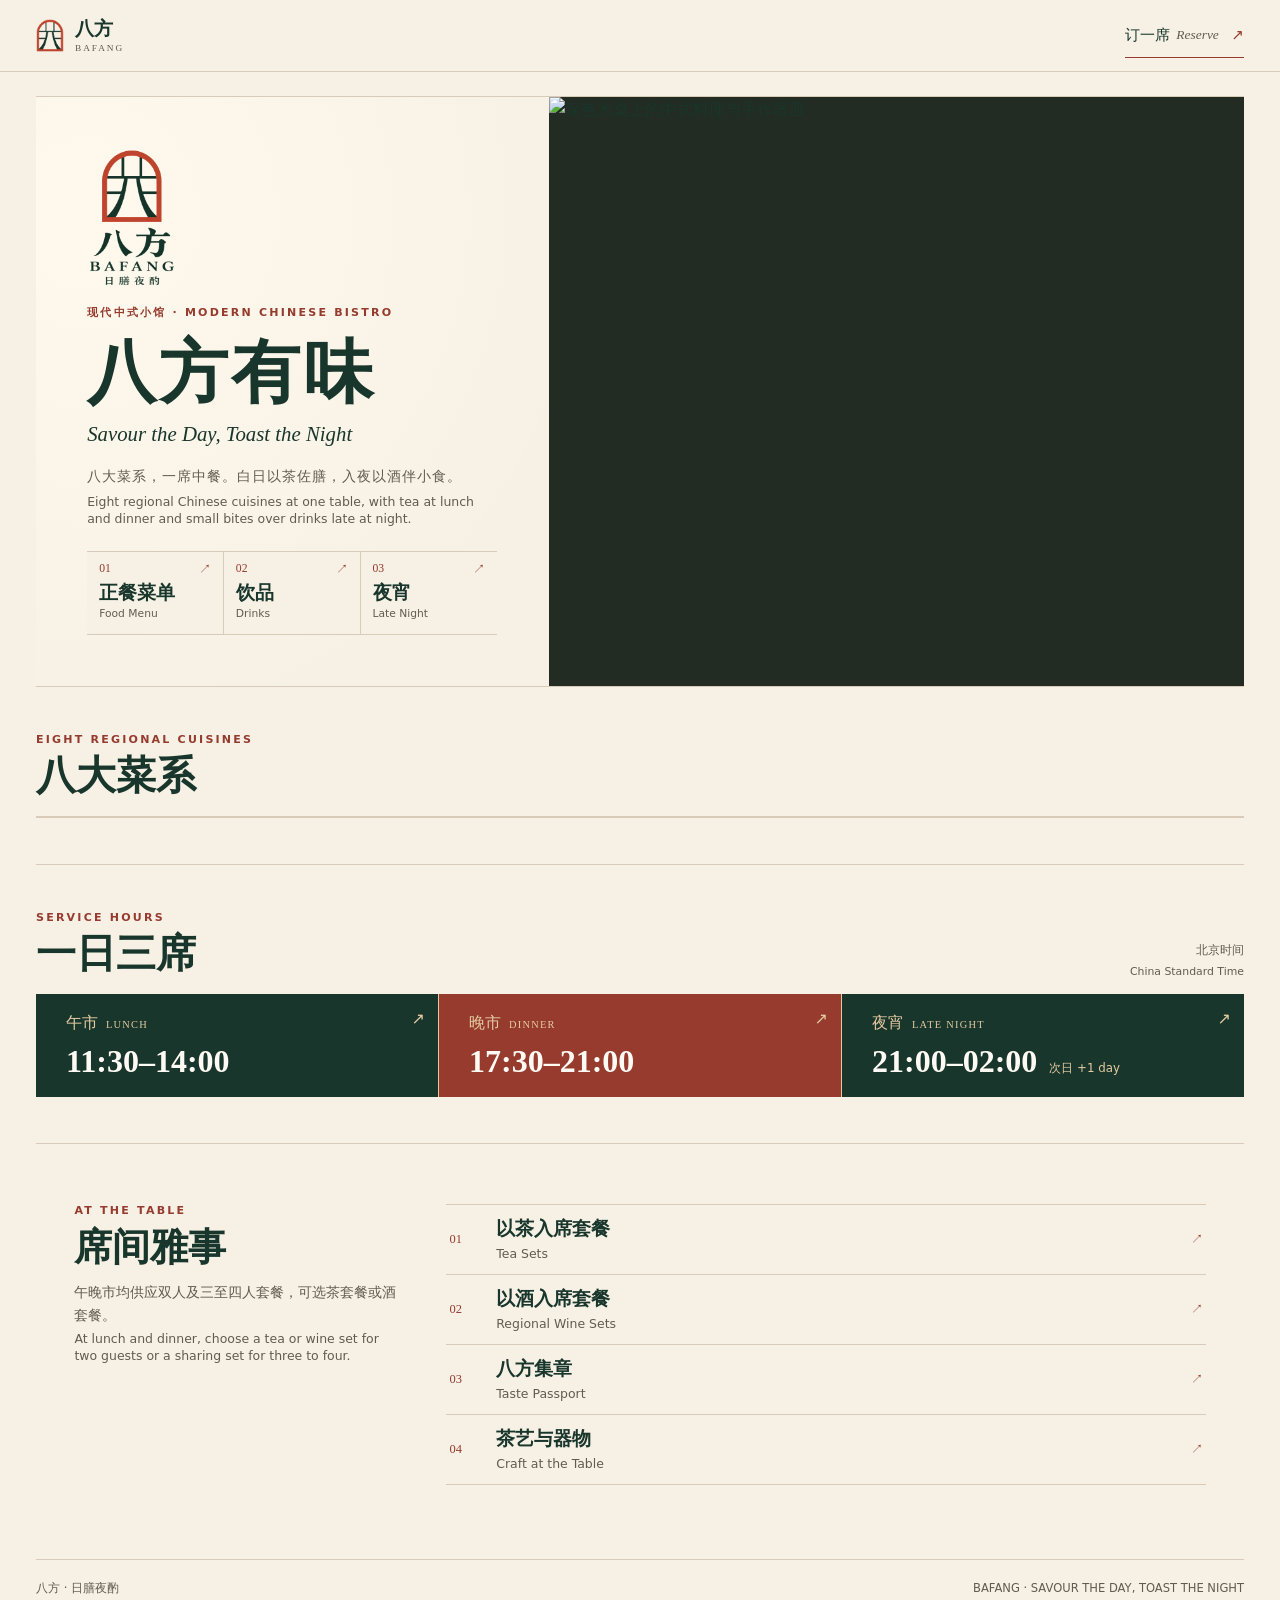
==== commit cd80753e: "Remove service hours from the homepage menu shortcuts" ====
--- a/web/index.html
+++ b/web/index.html
@@ -7,7 +7,7 @@
 <meta name="description" content="日膳夜酌 · 八方有味。八大菜系、正餐与夜小食、茶酒套餐及三段营业时间。">
 <title>日膳夜酌 · 八方有味 | Bafang</title>
 <link rel="icon" href="bafang-mark.png" type="image/png">
-<link rel="stylesheet" href="bafang.css?v=12">
+<link rel="stylesheet" href="bafang.css?v=11">
 <script src="menu-data.js?v=5" defer></script>
 <script src="bafang.js?v=13" defer></script>
 </head>
@@ -35,19 +35,16 @@
           <a href="#menu">
             <span class="menu-index" aria-hidden="true">01</span>
             <span class="menu-label">正餐菜单<small lang="en">Food Menu</small></span>
-            <span class="menu-hours"><span>11:30–14:00</span><span>17:30–21:00</span></span>
             <span class="menu-arrow" aria-hidden="true">↗</span>
           </a>
           <a href="#drinks">
             <span class="menu-index" aria-hidden="true">02</span>
             <span class="menu-label">饮品<small lang="en">Drinks</small></span>
-            <span class="menu-hours"><span>11:30–14:00</span><span>17:30–21:00</span><span>21:00–02:00</span><small>至次日 <span lang="en">/ Next day</span></small></span>
             <span class="menu-arrow" aria-hidden="true">↗</span>
           </a>
           <a href="#night">
             <span class="menu-index" aria-hidden="true">03</span>
             <span class="menu-label">夜宵<small lang="en">Late Night</small></span>
-            <span class="menu-hours"><span>21:00–02:00</span><small>至次日 <span lang="en">/ Next day</span></small></span>
             <span class="menu-arrow" aria-hidden="true">↗</span>
           </a>
         </nav>
--- a/web/bafang.css
+++ b/web/bafang.css
@@ -233,7 +233,7 @@
 
 /* The three menu links read as a single index at the foot of the cover. */
 .hero-menus { display: grid; grid-template-columns: repeat(3, minmax(0, 1fr)); align-self: start; width: 100%; max-width: 410px; margin-top: 23px; border-block: 1px solid var(--line); }
-.hero-menus a { display: grid; grid-template-columns: 1fr auto; gap: 5px 4px; align-items: start; align-content: start; padding: 10px clamp(6px, 1vw, 12px) 12px; border-inline-end: 1px solid var(--line); text-align: left; background: var(--paper); }
+.hero-menus a { display: grid; grid-template-columns: 1fr auto; gap: 5px 4px; align-items: start; padding: 10px clamp(6px, 1vw, 12px) 12px; border-inline-end: 1px solid var(--line); text-align: left; background: var(--paper); }
 .hero-menus a:last-child { border-inline-end: 0; }
 .hero-menus a:hover { background: var(--ink); color: var(--white); }
 .hero-menus a:hover small, .hero-menus a:hover .menu-index, .hero-menus a:hover .menu-arrow { color: var(--gold); }
@@ -241,10 +241,6 @@
 .menu-arrow { grid-area: 1 / 2; }
 .menu-label { grid-column: 1 / -1; font: 600 clamp(.97rem, 1.5vw, 1.16rem)/1.23 var(--serif); }
 .menu-label small { margin-top: 3px; font-size: .67rem; }
-.menu-hours { display: grid; grid-column: 1 / -1; gap: 2px; margin-top: 4px; padding-top: 6px; border-top: 1px solid var(--line); color: var(--ink); font-size: clamp(.7rem, 1.45vw, .82rem); line-height: 1.3; font-variant-numeric: tabular-nums; white-space: nowrap; }
-.menu-hours small { margin-top: 1px; font-size: .6rem; }
-.hero-menus a:hover .menu-hours { border-color: #e4cba077; color: var(--white); }
-
 
 /* The passport reuses the homepage's arched cuisine illustrations. */
 .passport-meter { display: grid; grid-template-columns: 1fr auto; align-items: end; gap: 10px 20px; margin-bottom: 16px; padding: clamp(12px, 3vw, 24px); border: 1px solid #a38762; background: var(--ink); color: var(--white); }
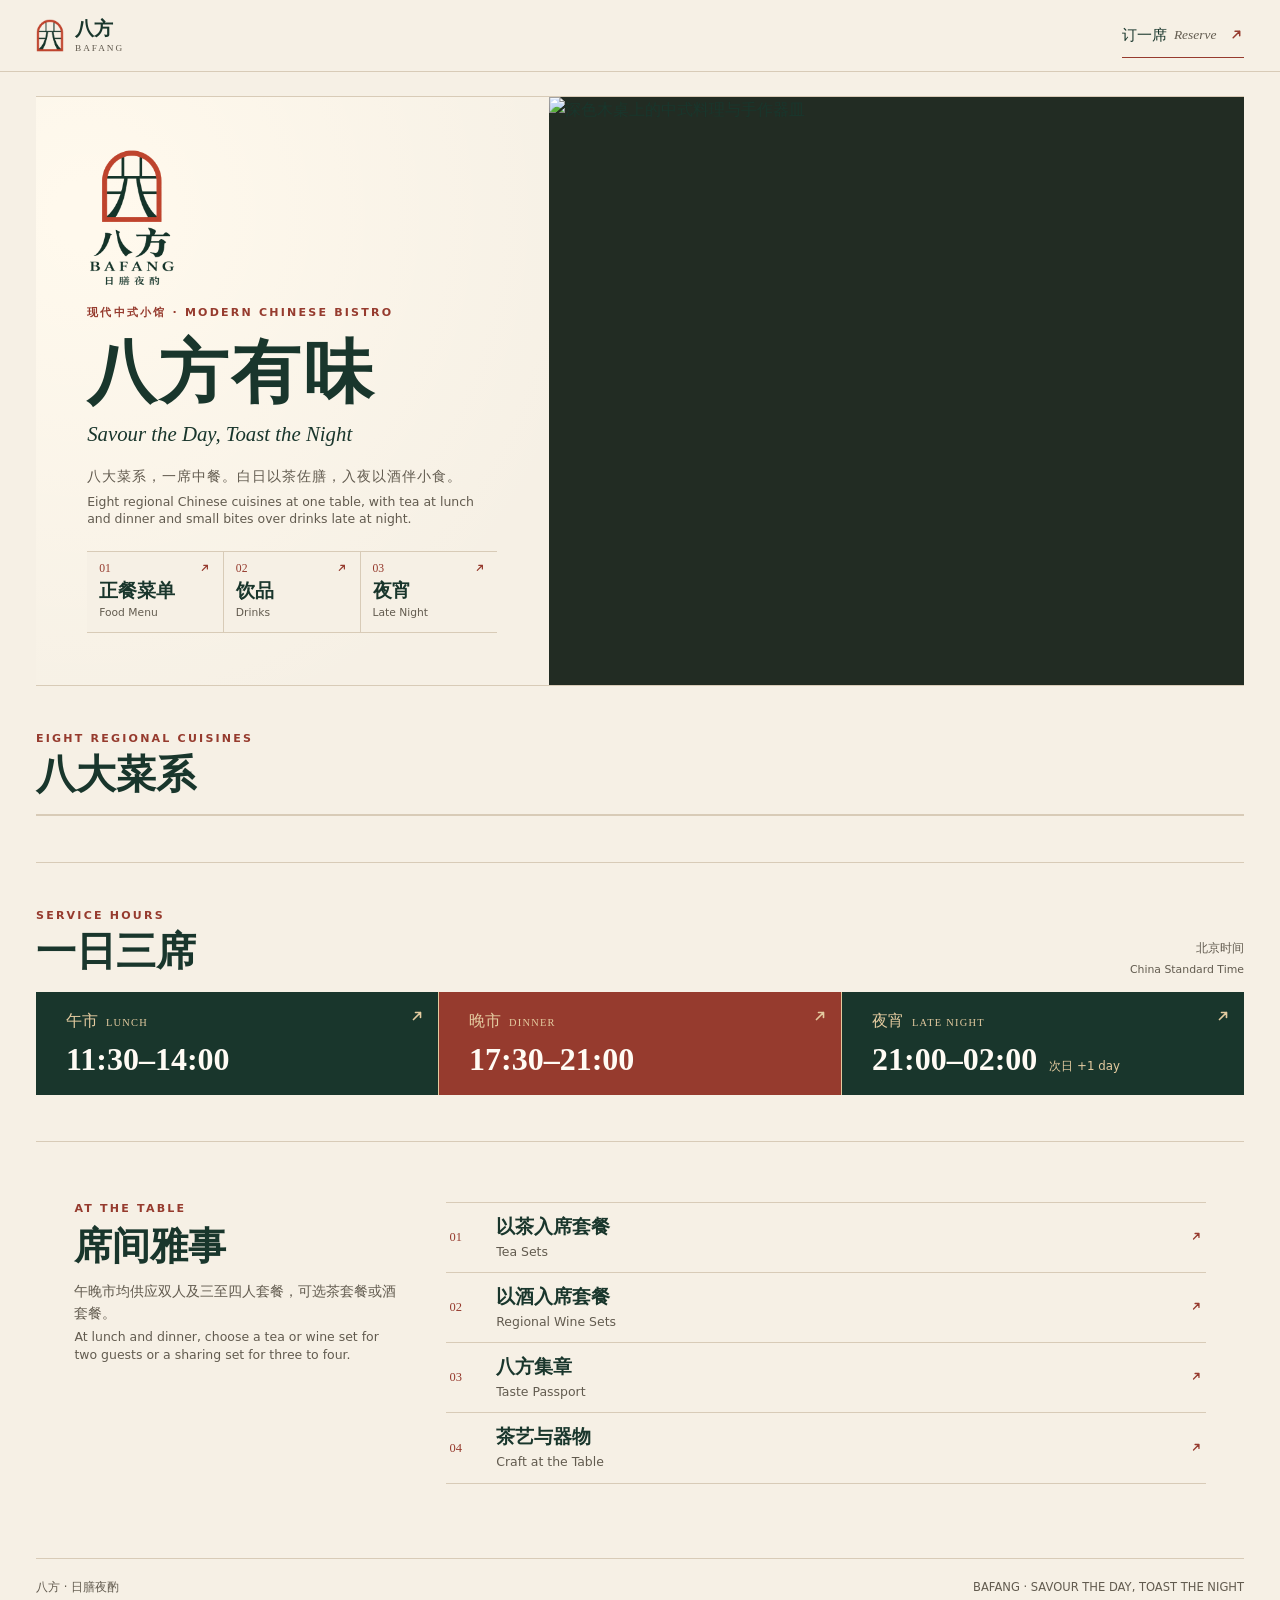
==== commit 07f0d790: "Replace navigation arrow characters with consistent SVG icons" ====
--- a/web/index.html
+++ b/web/index.html
@@ -7,9 +7,9 @@
 <meta name="description" content="日膳夜酌 · 八方有味。八大菜系、正餐与夜小食、茶酒套餐及三段营业时间。">
 <title>日膳夜酌 · 八方有味 | Bafang</title>
 <link rel="icon" href="bafang-mark.png" type="image/png">
-<link rel="stylesheet" href="bafang.css?v=11">
+<link rel="stylesheet" href="bafang.css?v=12">
 <script src="menu-data.js?v=5" defer></script>
-<script src="bafang.js?v=13" defer></script>
+<script src="bafang.js?v=14" defer></script>
 </head>
 <body>
 <a class="skip" href="#main">跳到正文 <span lang="en">Skip to content</span></a>
@@ -19,7 +19,7 @@
       <img src="bafang-mark.png" alt="" width="28" height="33">
       <span>八方 <small lang="en">BAFANG</small></span>
     </a>
-    <a class="reserve-link" href="#reserve">订一席 <span lang="en">Reserve</span><span aria-hidden="true">↗</span></a>
+    <a class="reserve-link" href="#reserve">订一席 <span lang="en">Reserve</span><span aria-hidden="true"><svg class="link-arrow" viewBox="0 0 16 16" aria-hidden="true" focusable="false"><path d="M4.5 11.5l7-7m-5 0h5v5"/></svg></span></a>
   </div>
 </header>
 <main id="main" class="wrap" tabindex="-1">
@@ -35,17 +35,17 @@
           <a href="#menu">
             <span class="menu-index" aria-hidden="true">01</span>
             <span class="menu-label">正餐菜单<small lang="en">Food Menu</small></span>
-            <span class="menu-arrow" aria-hidden="true">↗</span>
+            <span class="menu-arrow" aria-hidden="true"><svg class="link-arrow" viewBox="0 0 16 16" aria-hidden="true" focusable="false"><path d="M4.5 11.5l7-7m-5 0h5v5"/></svg></span>
           </a>
           <a href="#drinks">
             <span class="menu-index" aria-hidden="true">02</span>
             <span class="menu-label">饮品<small lang="en">Drinks</small></span>
-            <span class="menu-arrow" aria-hidden="true">↗</span>
+            <span class="menu-arrow" aria-hidden="true"><svg class="link-arrow" viewBox="0 0 16 16" aria-hidden="true" focusable="false"><path d="M4.5 11.5l7-7m-5 0h5v5"/></svg></span>
           </a>
           <a href="#night">
             <span class="menu-index" aria-hidden="true">03</span>
             <span class="menu-label">夜宵<small lang="en">Late Night</small></span>
-            <span class="menu-arrow" aria-hidden="true">↗</span>
+            <span class="menu-arrow" aria-hidden="true"><svg class="link-arrow" viewBox="0 0 16 16" aria-hidden="true" focusable="false"><path d="M4.5 11.5l7-7m-5 0h5v5"/></svg></span>
           </a>
         </nav>
       </div>
@@ -65,9 +65,9 @@
         <p>北京时间 <small lang="en">China Standard Time</small></p>
       </div>
       <div class="service-hours">
-        <a href="#menu"><span class="service-name">午市 <small lang="en">LUNCH</small></span><strong>11:30–14:00</strong><span class="service-arrow" aria-hidden="true">↗</span></a>
-        <a href="#menu"><span class="service-name">晚市 <small lang="en">DINNER</small></span><strong>17:30–21:00</strong><span class="service-arrow" aria-hidden="true">↗</span></a>
-        <a href="#night"><span class="service-name">夜宵 <small lang="en">LATE NIGHT</small></span><strong>21:00–02:00 <small class="next-day">次日 <span lang="en">+1 day</span></small></strong><span class="service-arrow" aria-hidden="true">↗</span></a>
+        <a href="#menu"><span class="service-name">午市 <small lang="en">LUNCH</small></span><strong>11:30–14:00</strong><span class="service-arrow" aria-hidden="true"><svg class="link-arrow" viewBox="0 0 16 16" aria-hidden="true" focusable="false"><path d="M4.5 11.5l7-7m-5 0h5v5"/></svg></span></a>
+        <a href="#menu"><span class="service-name">晚市 <small lang="en">DINNER</small></span><strong>17:30–21:00</strong><span class="service-arrow" aria-hidden="true"><svg class="link-arrow" viewBox="0 0 16 16" aria-hidden="true" focusable="false"><path d="M4.5 11.5l7-7m-5 0h5v5"/></svg></span></a>
+        <a href="#night"><span class="service-name">夜宵 <small lang="en">LATE NIGHT</small></span><strong>21:00–02:00 <small class="next-day">次日 <span lang="en">+1 day</span></small></strong><span class="service-arrow" aria-hidden="true"><svg class="link-arrow" viewBox="0 0 16 16" aria-hidden="true" focusable="false"><path d="M4.5 11.5l7-7m-5 0h5v5"/></svg></span></a>
       </div>
     </section>
     <section class="experiences" aria-labelledby="experience-title">
@@ -77,17 +77,17 @@
         <p class="experience-intro">午晚市均供应双人及三至四人套餐，可选茶套餐或酒套餐。<small lang="en">At lunch and dinner, choose a tea or wine set for two guests or a sharing set for three to four.</small></p>
       </div>
       <nav class="experience-list" aria-label="席间体验 / At the table">
-        <a href="#tea"><span class="experience-no">01</span><span>以茶入席套餐<small lang="en">Tea Sets</small></span><span aria-hidden="true">↗</span></a>
-        <a href="#wine"><span class="experience-no">02</span><span>以酒入席套餐<small lang="en">Regional Wine Sets</small></span><span aria-hidden="true">↗</span></a>
-        <a href="#passport"><span class="experience-no">03</span><span>八方集章<small lang="en">Taste Passport</small></span><span aria-hidden="true">↗</span></a>
-        <a href="#heritage"><span class="experience-no">04</span><span>茶艺与器物<small lang="en">Craft at the Table</small></span><span aria-hidden="true">↗</span></a>
+        <a href="#tea"><span class="experience-no">01</span><span>以茶入席套餐<small lang="en">Tea Sets</small></span><span aria-hidden="true"><svg class="link-arrow" viewBox="0 0 16 16" aria-hidden="true" focusable="false"><path d="M4.5 11.5l7-7m-5 0h5v5"/></svg></span></a>
+        <a href="#wine"><span class="experience-no">02</span><span>以酒入席套餐<small lang="en">Regional Wine Sets</small></span><span aria-hidden="true"><svg class="link-arrow" viewBox="0 0 16 16" aria-hidden="true" focusable="false"><path d="M4.5 11.5l7-7m-5 0h5v5"/></svg></span></a>
+        <a href="#passport"><span class="experience-no">03</span><span>八方集章<small lang="en">Taste Passport</small></span><span aria-hidden="true"><svg class="link-arrow" viewBox="0 0 16 16" aria-hidden="true" focusable="false"><path d="M4.5 11.5l7-7m-5 0h5v5"/></svg></span></a>
+        <a href="#heritage"><span class="experience-no">04</span><span>茶艺与器物<small lang="en">Craft at the Table</small></span><span aria-hidden="true"><svg class="link-arrow" viewBox="0 0 16 16" aria-hidden="true" focusable="false"><path d="M4.5 11.5l7-7m-5 0h5v5"/></svg></span></a>
       </nav>
     </section>
     <noscript><p>请启用 JavaScript 以使用菜单和预订功能。 <span lang="en">Enable JavaScript to use the menu and reservation features.</span></p></noscript>
   </section>
   <section id="feature" hidden aria-labelledby="title">
     <div class="feature-head">
-      <a class="back" href="#">← 首页 <span lang="en">Home</span></a>
+      <a class="back" href="#"><svg class="link-arrow" viewBox="0 0 16 16" aria-hidden="true" focusable="false"><path d="M13 8H3m0 0 4-4M3 8l4 4"/></svg> 首页 <span lang="en">Home</span></a>
       <p id="feature-kicker" class="eyebrow"></p>
       <h1 id="title" tabindex="-1"></h1>
     </div>
@@ -101,7 +101,7 @@
     <span class="order-name">本桌清单 <small lang="en">Table Selection</small></span>
     <span id="order-count" class="order-count">0</span>
     <strong id="order-total">¥0</strong>
-    <span aria-hidden="true">↗</span>
+    <span aria-hidden="true"><svg class="link-arrow" viewBox="0 0 16 16" aria-hidden="true" focusable="false"><path d="M4.5 11.5l7-7m-5 0h5v5"/></svg></span>
   </button>
 </div>
 <p id="status" class="sr-only" role="status"></p>
--- a/web/bafang.css
+++ b/web/bafang.css
@@ -288,3 +288,17 @@
   .hero-menus { margin-top: 14px; }
   .stamps button { min-height: 121px; }
 }
+
+/* SVG arrows follow the text colour without emoji font fallback. */
+.link-arrow {
+  display: inline-block;
+  flex: none;
+  width: 1em;
+  height: 1em;
+  vertical-align: -.12em;
+  fill: none;
+  stroke: currentColor;
+  stroke-width: 1.65;
+  stroke-linecap: round;
+  stroke-linejoin: round;
+}
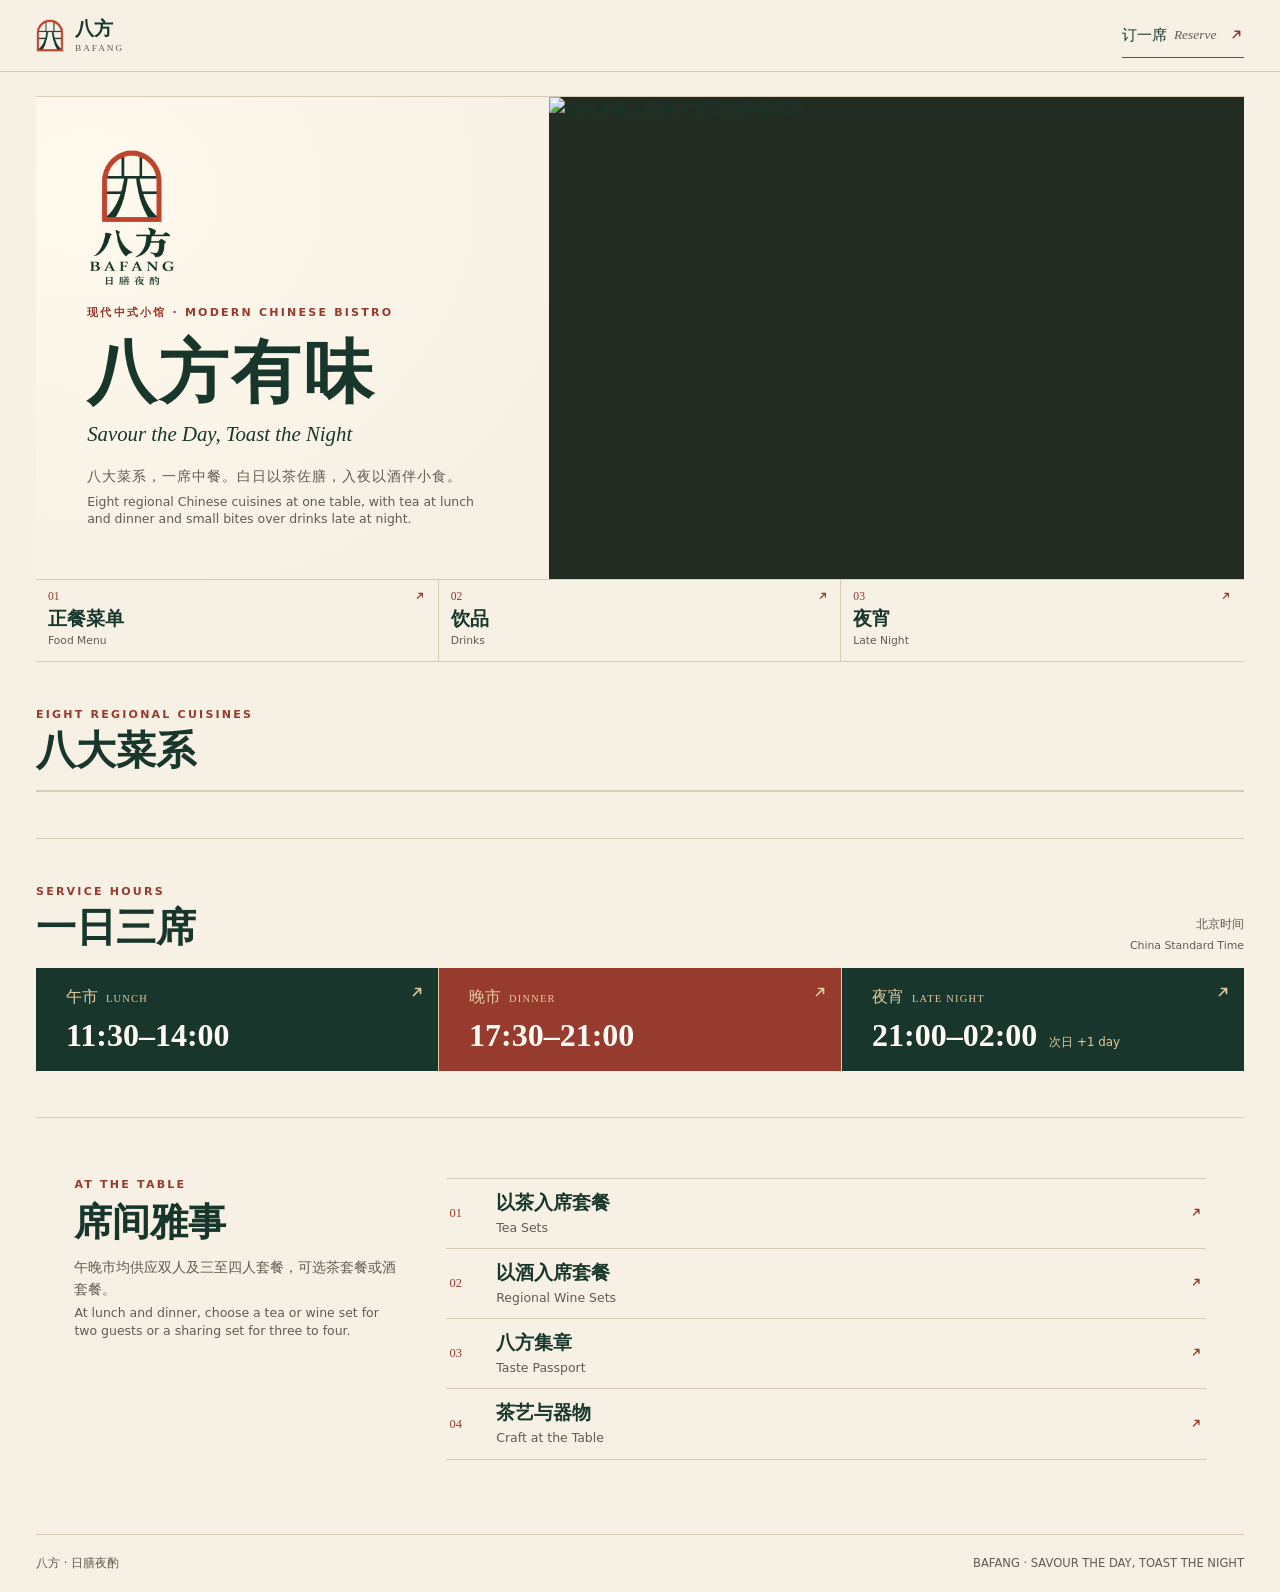
==== commit 5d65a2f9: "Open printed QR codes at the refreshed homepage and put the cover above the menu links" ====
--- a/web/index.html
+++ b/web/index.html
@@ -7,9 +7,9 @@
 <meta name="description" content="日膳夜酌 · 八方有味。八大菜系、正餐与夜小食、茶酒套餐及三段营业时间。">
 <title>日膳夜酌 · 八方有味 | Bafang</title>
 <link rel="icon" href="bafang-mark.png" type="image/png">
-<link rel="stylesheet" href="bafang.css?v=12">
+<link rel="stylesheet" href="bafang.css?v=14">
 <script src="menu-data.js?v=5" defer></script>
-<script src="bafang.js?v=14" defer></script>
+<script src="bafang.js?v=15" defer></script>
 </head>
 <body>
 <a class="skip" href="#main">跳到正文 <span lang="en">Skip to content</span></a>
@@ -19,7 +19,7 @@
       <img src="bafang-mark.png" alt="" width="28" height="33">
       <span>八方 <small lang="en">BAFANG</small></span>
     </a>
-    <a class="reserve-link" href="#reserve">订一席 <span lang="en">Reserve</span><span aria-hidden="true"><svg class="link-arrow" viewBox="0 0 16 16" aria-hidden="true" focusable="false"><path d="M4.5 11.5l7-7m-5 0h5v5"/></svg></span></a>
+    <a class="reserve-link" href="#reserve">订一席 <span lang="en">Reserve</span><span aria-hidden="true"><svg class="link-arrow" width="16" height="16" viewBox="0 0 16 16" fill="none" stroke="currentColor" aria-hidden="true" focusable="false"><path d="M4.5 11.5l7-7m-5 0h5v5"/></svg></span></a>
   </div>
 </header>
 <main id="main" class="wrap" tabindex="-1">
@@ -31,27 +31,27 @@
         <h1>八方有味</h1>
         <p class="hero-tagline" lang="en">Savour the Day, Toast the Night</p>
         <p class="hero-description">八大菜系，一席中餐。白日以茶佐膳，入夜以酒伴小食。<small lang="en">Eight regional Chinese cuisines at one table, with tea at lunch and dinner and small bites over drinks late at night.</small></p>
-        <nav class="hero-menus" aria-label="浏览菜单 / Explore the menus">
-          <a href="#menu">
-            <span class="menu-index" aria-hidden="true">01</span>
-            <span class="menu-label">正餐菜单<small lang="en">Food Menu</small></span>
-            <span class="menu-arrow" aria-hidden="true"><svg class="link-arrow" viewBox="0 0 16 16" aria-hidden="true" focusable="false"><path d="M4.5 11.5l7-7m-5 0h5v5"/></svg></span>
-          </a>
-          <a href="#drinks">
-            <span class="menu-index" aria-hidden="true">02</span>
-            <span class="menu-label">饮品<small lang="en">Drinks</small></span>
-            <span class="menu-arrow" aria-hidden="true"><svg class="link-arrow" viewBox="0 0 16 16" aria-hidden="true" focusable="false"><path d="M4.5 11.5l7-7m-5 0h5v5"/></svg></span>
-          </a>
-          <a href="#night">
-            <span class="menu-index" aria-hidden="true">03</span>
-            <span class="menu-label">夜宵<small lang="en">Late Night</small></span>
-            <span class="menu-arrow" aria-hidden="true"><svg class="link-arrow" viewBox="0 0 16 16" aria-hidden="true" focusable="false"><path d="M4.5 11.5l7-7m-5 0h5v5"/></svg></span>
-          </a>
-        </nav>
       </div>
       <figure class="hero-image">
         <img src="images/table.webp" alt="深色木桌上的中式料理与手作器皿" fetchpriority="high">
       </figure>
+      <nav class="hero-menus" aria-label="浏览菜单 / Explore the menus">
+        <a href="#menu">
+          <span class="menu-index" aria-hidden="true">01</span>
+          <span class="menu-label">正餐菜单<small lang="en">Food Menu</small></span>
+          <span class="menu-arrow" aria-hidden="true"><svg class="link-arrow" width="16" height="16" viewBox="0 0 16 16" fill="none" stroke="currentColor" aria-hidden="true" focusable="false"><path d="M4.5 11.5l7-7m-5 0h5v5"/></svg></span>
+        </a>
+        <a href="#drinks">
+          <span class="menu-index" aria-hidden="true">02</span>
+          <span class="menu-label">饮品<small lang="en">Drinks</small></span>
+          <span class="menu-arrow" aria-hidden="true"><svg class="link-arrow" width="16" height="16" viewBox="0 0 16 16" fill="none" stroke="currentColor" aria-hidden="true" focusable="false"><path d="M4.5 11.5l7-7m-5 0h5v5"/></svg></span>
+        </a>
+        <a href="#night">
+          <span class="menu-index" aria-hidden="true">03</span>
+          <span class="menu-label">夜宵<small lang="en">Late Night</small></span>
+          <span class="menu-arrow" aria-hidden="true"><svg class="link-arrow" width="16" height="16" viewBox="0 0 16 16" fill="none" stroke="currentColor" aria-hidden="true" focusable="false"><path d="M4.5 11.5l7-7m-5 0h5v5"/></svg></span>
+        </a>
+      </nav>
     </div>
     <section id="cuisines" class="cuisine-section" aria-labelledby="cuisine-title">
       <div class="section-label">
@@ -65,9 +65,9 @@
         <p>北京时间 <small lang="en">China Standard Time</small></p>
       </div>
       <div class="service-hours">
-        <a href="#menu"><span class="service-name">午市 <small lang="en">LUNCH</small></span><strong>11:30–14:00</strong><span class="service-arrow" aria-hidden="true"><svg class="link-arrow" viewBox="0 0 16 16" aria-hidden="true" focusable="false"><path d="M4.5 11.5l7-7m-5 0h5v5"/></svg></span></a>
-        <a href="#menu"><span class="service-name">晚市 <small lang="en">DINNER</small></span><strong>17:30–21:00</strong><span class="service-arrow" aria-hidden="true"><svg class="link-arrow" viewBox="0 0 16 16" aria-hidden="true" focusable="false"><path d="M4.5 11.5l7-7m-5 0h5v5"/></svg></span></a>
-        <a href="#night"><span class="service-name">夜宵 <small lang="en">LATE NIGHT</small></span><strong>21:00–02:00 <small class="next-day">次日 <span lang="en">+1 day</span></small></strong><span class="service-arrow" aria-hidden="true"><svg class="link-arrow" viewBox="0 0 16 16" aria-hidden="true" focusable="false"><path d="M4.5 11.5l7-7m-5 0h5v5"/></svg></span></a>
+        <a href="#menu"><span class="service-name">午市 <small lang="en">LUNCH</small></span><strong>11:30–14:00</strong><span class="service-arrow" aria-hidden="true"><svg class="link-arrow" width="16" height="16" viewBox="0 0 16 16" fill="none" stroke="currentColor" aria-hidden="true" focusable="false"><path d="M4.5 11.5l7-7m-5 0h5v5"/></svg></span></a>
+        <a href="#menu"><span class="service-name">晚市 <small lang="en">DINNER</small></span><strong>17:30–21:00</strong><span class="service-arrow" aria-hidden="true"><svg class="link-arrow" width="16" height="16" viewBox="0 0 16 16" fill="none" stroke="currentColor" aria-hidden="true" focusable="false"><path d="M4.5 11.5l7-7m-5 0h5v5"/></svg></span></a>
+        <a href="#night"><span class="service-name">夜宵 <small lang="en">LATE NIGHT</small></span><strong>21:00–02:00 <small class="next-day">次日 <span lang="en">+1 day</span></small></strong><span class="service-arrow" aria-hidden="true"><svg class="link-arrow" width="16" height="16" viewBox="0 0 16 16" fill="none" stroke="currentColor" aria-hidden="true" focusable="false"><path d="M4.5 11.5l7-7m-5 0h5v5"/></svg></span></a>
       </div>
     </section>
     <section class="experiences" aria-labelledby="experience-title">
@@ -77,17 +77,17 @@
         <p class="experience-intro">午晚市均供应双人及三至四人套餐，可选茶套餐或酒套餐。<small lang="en">At lunch and dinner, choose a tea or wine set for two guests or a sharing set for three to four.</small></p>
       </div>
       <nav class="experience-list" aria-label="席间体验 / At the table">
-        <a href="#tea"><span class="experience-no">01</span><span>以茶入席套餐<small lang="en">Tea Sets</small></span><span aria-hidden="true"><svg class="link-arrow" viewBox="0 0 16 16" aria-hidden="true" focusable="false"><path d="M4.5 11.5l7-7m-5 0h5v5"/></svg></span></a>
-        <a href="#wine"><span class="experience-no">02</span><span>以酒入席套餐<small lang="en">Regional Wine Sets</small></span><span aria-hidden="true"><svg class="link-arrow" viewBox="0 0 16 16" aria-hidden="true" focusable="false"><path d="M4.5 11.5l7-7m-5 0h5v5"/></svg></span></a>
-        <a href="#passport"><span class="experience-no">03</span><span>八方集章<small lang="en">Taste Passport</small></span><span aria-hidden="true"><svg class="link-arrow" viewBox="0 0 16 16" aria-hidden="true" focusable="false"><path d="M4.5 11.5l7-7m-5 0h5v5"/></svg></span></a>
-        <a href="#heritage"><span class="experience-no">04</span><span>茶艺与器物<small lang="en">Craft at the Table</small></span><span aria-hidden="true"><svg class="link-arrow" viewBox="0 0 16 16" aria-hidden="true" focusable="false"><path d="M4.5 11.5l7-7m-5 0h5v5"/></svg></span></a>
+        <a href="#tea"><span class="experience-no">01</span><span>以茶入席套餐<small lang="en">Tea Sets</small></span><span aria-hidden="true"><svg class="link-arrow" width="16" height="16" viewBox="0 0 16 16" fill="none" stroke="currentColor" aria-hidden="true" focusable="false"><path d="M4.5 11.5l7-7m-5 0h5v5"/></svg></span></a>
+        <a href="#wine"><span class="experience-no">02</span><span>以酒入席套餐<small lang="en">Regional Wine Sets</small></span><span aria-hidden="true"><svg class="link-arrow" width="16" height="16" viewBox="0 0 16 16" fill="none" stroke="currentColor" aria-hidden="true" focusable="false"><path d="M4.5 11.5l7-7m-5 0h5v5"/></svg></span></a>
+        <a href="#passport"><span class="experience-no">03</span><span>八方集章<small lang="en">Taste Passport</small></span><span aria-hidden="true"><svg class="link-arrow" width="16" height="16" viewBox="0 0 16 16" fill="none" stroke="currentColor" aria-hidden="true" focusable="false"><path d="M4.5 11.5l7-7m-5 0h5v5"/></svg></span></a>
+        <a href="#heritage"><span class="experience-no">04</span><span>茶艺与器物<small lang="en">Craft at the Table</small></span><span aria-hidden="true"><svg class="link-arrow" width="16" height="16" viewBox="0 0 16 16" fill="none" stroke="currentColor" aria-hidden="true" focusable="false"><path d="M4.5 11.5l7-7m-5 0h5v5"/></svg></span></a>
       </nav>
     </section>
     <noscript><p>请启用 JavaScript 以使用菜单和预订功能。 <span lang="en">Enable JavaScript to use the menu and reservation features.</span></p></noscript>
   </section>
   <section id="feature" hidden aria-labelledby="title">
     <div class="feature-head">
-      <a class="back" href="#"><svg class="link-arrow" viewBox="0 0 16 16" aria-hidden="true" focusable="false"><path d="M13 8H3m0 0 4-4M3 8l4 4"/></svg> 首页 <span lang="en">Home</span></a>
+      <a class="back" href="#"><svg class="link-arrow" width="16" height="16" viewBox="0 0 16 16" fill="none" stroke="currentColor" aria-hidden="true" focusable="false"><path d="M13 8H3m0 0 4-4M3 8l4 4"/></svg> 首页 <span lang="en">Home</span></a>
       <p id="feature-kicker" class="eyebrow"></p>
       <h1 id="title" tabindex="-1"></h1>
     </div>
@@ -101,7 +101,7 @@
     <span class="order-name">本桌清单 <small lang="en">Table Selection</small></span>
     <span id="order-count" class="order-count">0</span>
     <strong id="order-total">¥0</strong>
-    <span aria-hidden="true"><svg class="link-arrow" viewBox="0 0 16 16" aria-hidden="true" focusable="false"><path d="M4.5 11.5l7-7m-5 0h5v5"/></svg></span>
+    <span aria-hidden="true"><svg class="link-arrow" width="16" height="16" viewBox="0 0 16 16" fill="none" stroke="currentColor" aria-hidden="true" focusable="false"><path d="M4.5 11.5l7-7m-5 0h5v5"/></svg></span>
   </button>
 </div>
 <p id="status" class="sr-only" role="status"></p>
--- a/web/bafang.css
+++ b/web/bafang.css
@@ -231,8 +231,8 @@
 .drink-switch a[aria-current="page"] { border-color: var(--ink); background: var(--ink); color: var(--white); }
 .drink-switch a[aria-current="page"] small { color: var(--gold); }
 
-/* The three menu links read as a single index at the foot of the cover. */
-.hero-menus { display: grid; grid-template-columns: repeat(3, minmax(0, 1fr)); align-self: start; width: 100%; max-width: 410px; margin-top: 23px; border-block: 1px solid var(--line); }
+/* The menu index spans the full width beneath the cover photograph. */
+.hero-menus { display: grid; grid-column: 1 / -1; grid-template-columns: repeat(3, minmax(0, 1fr)); border-top: 1px solid var(--line); }
 .hero-menus a { display: grid; grid-template-columns: 1fr auto; gap: 5px 4px; align-items: start; padding: 10px clamp(6px, 1vw, 12px) 12px; border-inline-end: 1px solid var(--line); text-align: left; background: var(--paper); }
 .hero-menus a:last-child { border-inline-end: 0; }
 .hero-menus a:hover { background: var(--ink); color: var(--white); }
@@ -285,7 +285,6 @@
 .craft-link small { margin-left: auto; font-size: .63rem; }
 .craft-link:hover { background: var(--paper); border-color: var(--red); }
 @media (max-width: 720px) {
-  .hero-menus { margin-top: 14px; }
   .stamps button { min-height: 121px; }
 }
 
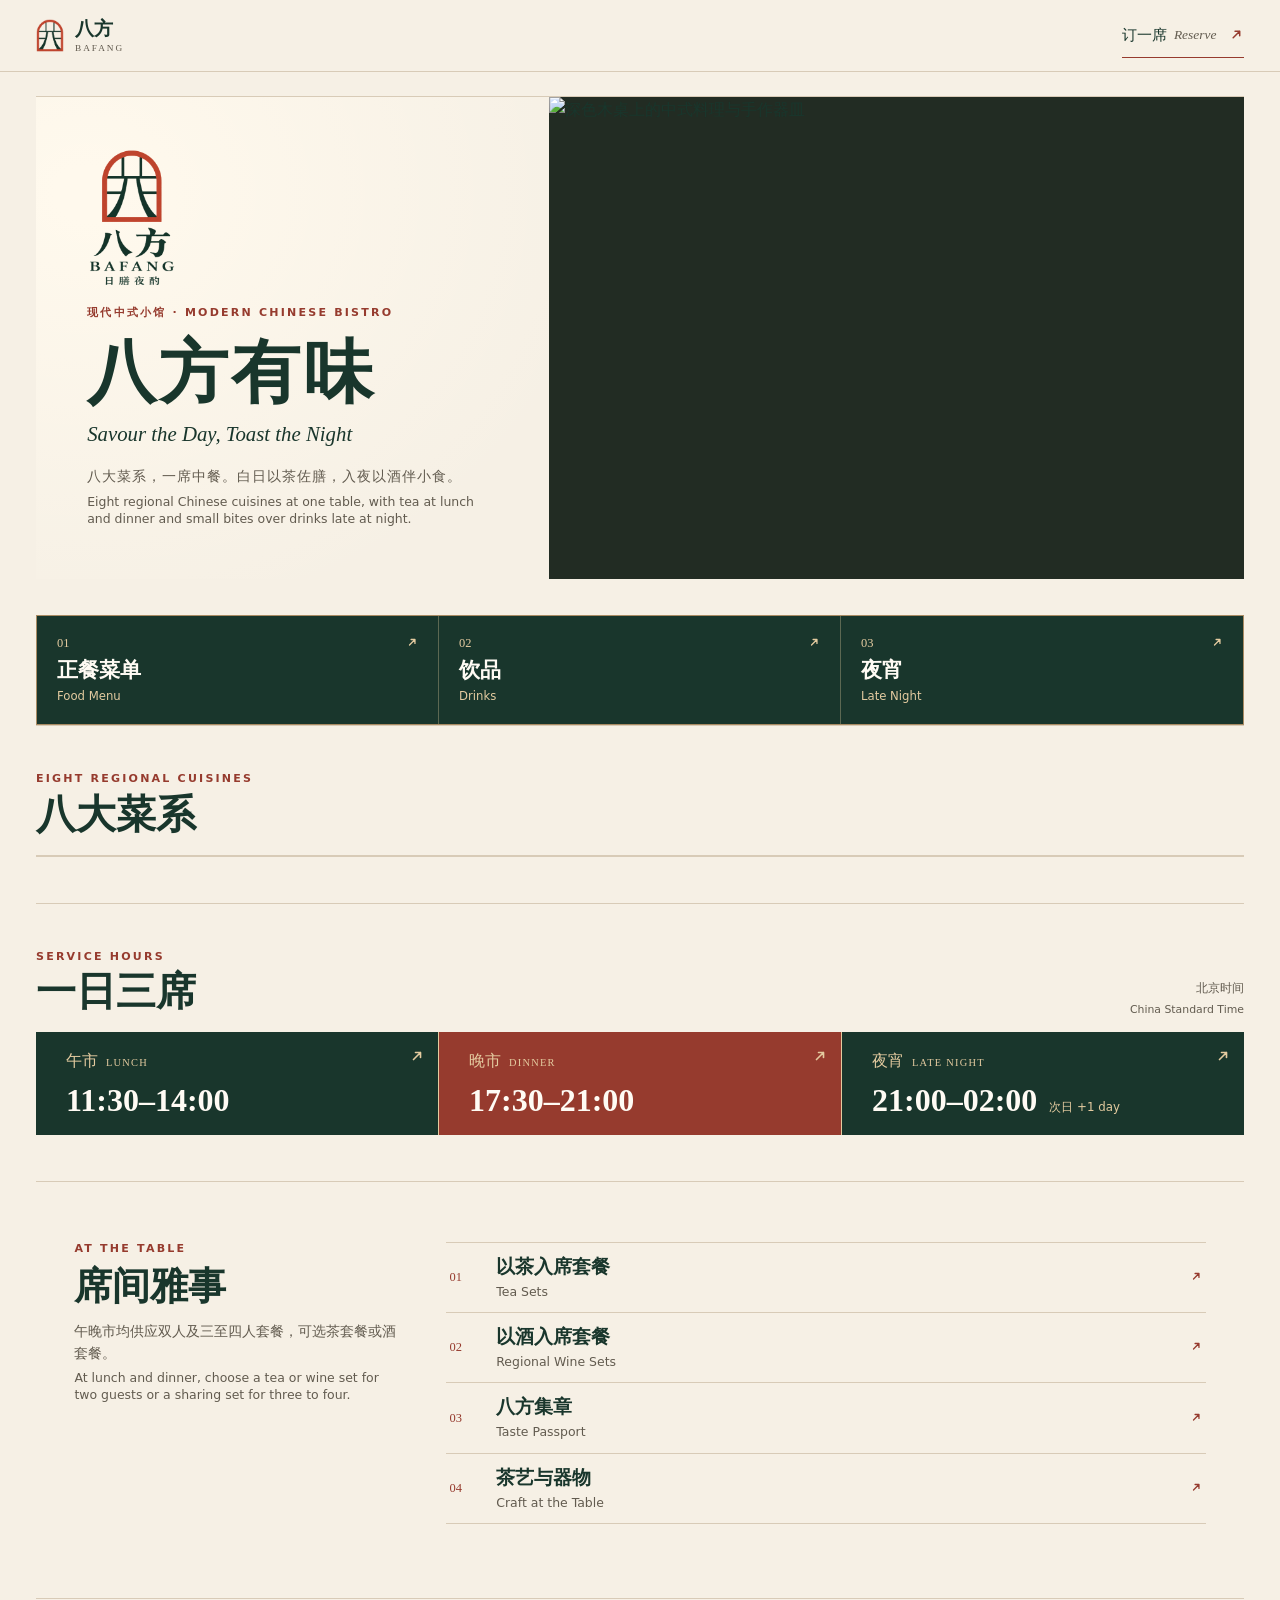
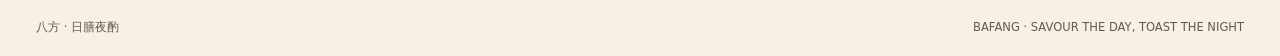
==== commit da9fc792: "Separate and emphasise the homepage menu shortcuts" ====
--- a/web/index.html
+++ b/web/index.html
@@ -7,7 +7,7 @@
 <meta name="description" content="日膳夜酌 · 八方有味。八大菜系、正餐与夜小食、茶酒套餐及三段营业时间。">
 <title>日膳夜酌 · 八方有味 | Bafang</title>
 <link rel="icon" href="bafang-mark.png" type="image/png">
-<link rel="stylesheet" href="bafang.css?v=14">
+<link rel="stylesheet" href="bafang.css?v=15">
 <script src="menu-data.js?v=5" defer></script>
 <script src="bafang.js?v=15" defer></script>
 </head>
--- a/web/bafang.css
+++ b/web/bafang.css
@@ -232,15 +232,15 @@
 .drink-switch a[aria-current="page"] small { color: var(--gold); }
 
 /* The menu index spans the full width beneath the cover photograph. */
-.hero-menus { display: grid; grid-column: 1 / -1; grid-template-columns: repeat(3, minmax(0, 1fr)); border-top: 1px solid var(--line); }
-.hero-menus a { display: grid; grid-template-columns: 1fr auto; gap: 5px 4px; align-items: start; padding: 10px clamp(6px, 1vw, 12px) 12px; border-inline-end: 1px solid var(--line); text-align: left; background: var(--paper); }
+.hero-menus { display: grid; grid-column: 1 / -1; grid-template-columns: repeat(3, minmax(0, 1fr)); margin-top: clamp(20px, 3.3vw, 36px); background: var(--ink); border: 1px solid #a98b63; }
+.hero-menus a { display: grid; grid-template-columns: minmax(0, 1fr) auto; gap: 7px 4px; align-items: start; align-content: start; padding: clamp(12px, 2.3vw, 20px) clamp(8px, 2vw, 20px); border-inline-end: 1px solid #e4cba055; text-align: left; color: var(--white); }
 .hero-menus a:last-child { border-inline-end: 0; }
-.hero-menus a:hover { background: var(--ink); color: var(--white); }
-.hero-menus a:hover small, .hero-menus a:hover .menu-index, .hero-menus a:hover .menu-arrow { color: var(--gold); }
-.menu-index, .menu-arrow { color: var(--red); font: .73rem Georgia, serif; }
+.hero-menus a:hover { background: #28463a; }
+.hero-menus a:focus-visible { outline: 2px solid var(--gold); outline-offset: -4px; }
+.menu-index, .menu-arrow { color: var(--gold); font: .78rem Georgia, serif; }
 .menu-arrow { grid-area: 1 / 2; }
-.menu-label { grid-column: 1 / -1; font: 600 clamp(.97rem, 1.5vw, 1.16rem)/1.23 var(--serif); }
-.menu-label small { margin-top: 3px; font-size: .67rem; }
+.menu-label { grid-column: 1 / -1; font: 700 clamp(1.04rem, 1.65vw, 1.36rem)/1.23 var(--serif); }
+.menu-label small { margin-top: 4px; color: var(--gold); font-size: .73rem; }
 
 /* The passport reuses the homepage's arched cuisine illustrations. */
 .passport-meter { display: grid; grid-template-columns: 1fr auto; align-items: end; gap: 10px 20px; margin-bottom: 16px; padding: clamp(12px, 3vw, 24px); border: 1px solid #a38762; background: var(--ink); color: var(--white); }
